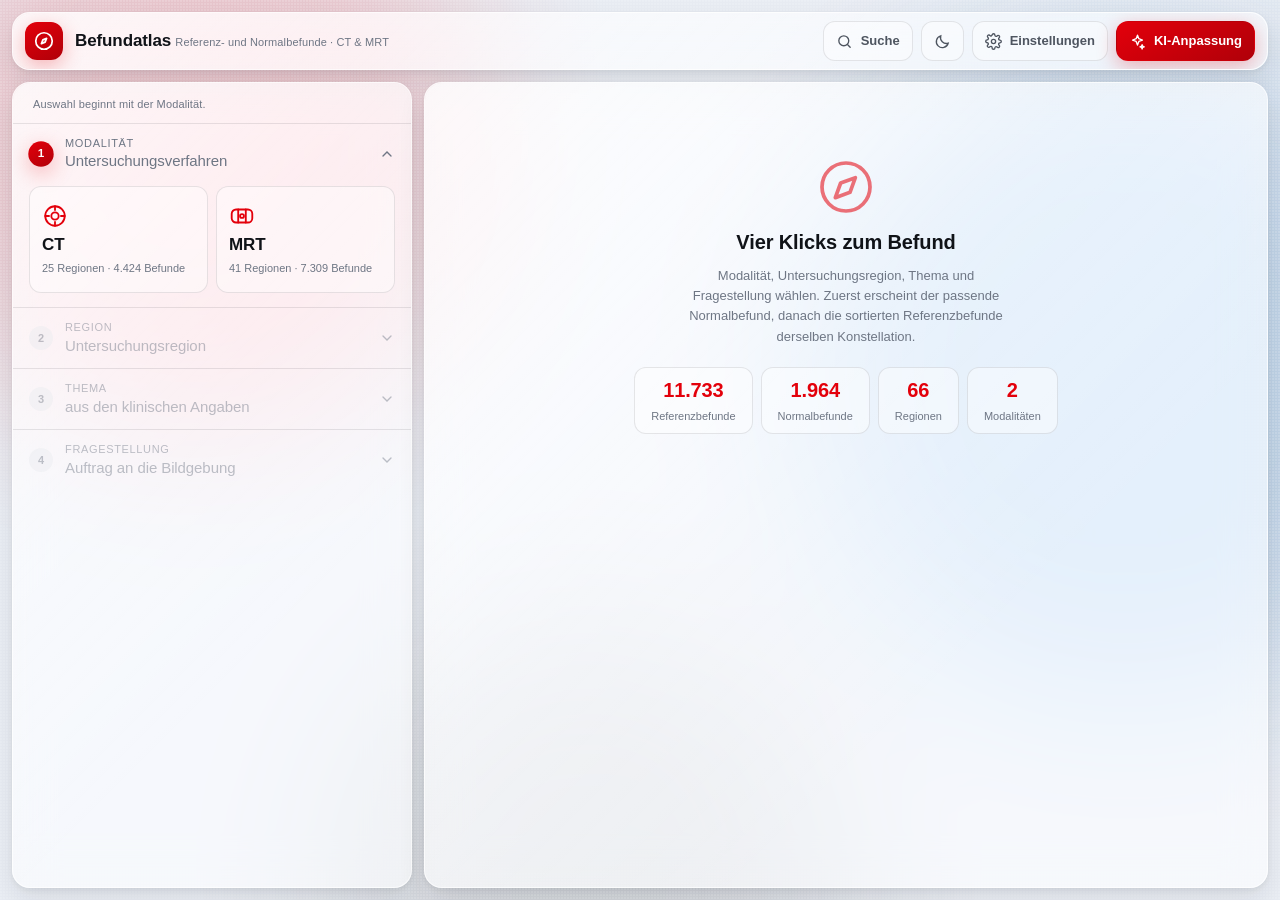
==== app/index.html @ aa49bd5b "Befundatlas: auswahlgeführte Referenz- und Normalbefunde mit KI-Anpassung Aufbereitungspipeline (too" ====
<!DOCTYPE html>
<html lang="de" data-theme="light">
<head>
<meta charset="utf-8">
<meta name="viewport" content="width=device-width, initial-scale=1, viewport-fit=cover">
<meta name="color-scheme" content="light dark">
<title>Befundatlas · Referenz- und Normalbefunde</title>
<meta name="description" content="Strukturierte Referenz- und Normalbefunde für CT und MRT, wählbar über Modalität, Region, Thema und Fragestellung.">
<link rel="icon" href="data:image/svg+xml,%3Csvg xmlns='http://www.w3.org/2000/svg' viewBox='0 0 32 32'%3E%3Crect width='32' height='32' rx='8' fill='%23E3000B'/%3E%3Cpath d='M16 6a10 10 0 1 0 0 20 10 10 0 0 0 0-20zm0 3.4 2.1 4.5 4.5 2.1-4.5 2.1L16 22.6l-2.1-4.5-4.5-2.1 4.5-2.1z' fill='%23fff'/%3E%3C/svg%3E">
<link rel="stylesheet" href="assets/tokens.css">
<link rel="stylesheet" href="assets/styles.css">
</head>
<body>

<div class="aurora" aria-hidden="true"><i></i><i></i><i></i></div>
<div class="grain" aria-hidden="true"></div>

<div class="app">

  <!-- ============================================================ Topbar -->
  <header class="topbar glass">
    <div class="brand">
      <span class="brand-mark" aria-hidden="true">
        <svg viewBox="0 0 24 24" fill="none" stroke="currentColor" stroke-width="1.9" stroke-linecap="round" stroke-linejoin="round">
          <circle cx="12" cy="12" r="9"></circle><path d="m14.8 9.2-1.6 4-4 1.6 1.6-4z"></path>
        </svg>
      </span>
      <span class="brand-text">
        <span class="brand-name">Befundatlas</span>
        <span class="brand-sub">Referenz- und Normalbefunde · CT &amp; MRT</span>
      </span>
    </div>

    <span class="topbar-spacer"></span>

    <button class="icon-btn mobile-tabs" id="btn-mobile" type="button" aria-label="Ansicht wechseln">
      <svg viewBox="0 0 24 24" fill="none" stroke="currentColor" stroke-width="1.9" stroke-linecap="round"><path d="M4 6h16M4 12h16M4 18h16"/></svg>
      <span class="btn-label">Auswahl</span>
    </button>

    <button class="icon-btn" id="btn-search" type="button" title="Volltextsuche (Taste /)">
      <svg viewBox="0 0 24 24" fill="none" stroke="currentColor" stroke-width="1.9" stroke-linecap="round"><circle cx="11" cy="11" r="7"/><path d="m20 20-3.5-3.5"/></svg>
      <span class="btn-label">Suche</span>
    </button>

    <button class="icon-btn" id="btn-theme" type="button" title="Hell/Dunkel umschalten" aria-label="Farbschema umschalten">
      <svg viewBox="0 0 24 24" fill="none" stroke="currentColor" stroke-width="1.9" stroke-linecap="round"><path d="M20 14.5A8.5 8.5 0 0 1 9.5 4a8.5 8.5 0 1 0 10.5 10.5z"/></svg>
    </button>

    <button class="icon-btn" id="btn-settings" type="button" title="KI-Einstellungen">
      <svg viewBox="0 0 24 24" fill="none" stroke="currentColor" stroke-width="1.9" stroke-linecap="round"><circle cx="12" cy="12" r="3"/><path d="M19.4 15a1.7 1.7 0 0 0 .3 1.9l.1.1a2 2 0 1 1-2.8 2.8l-.1-.1a1.7 1.7 0 0 0-1.9-.3 1.7 1.7 0 0 0-1 1.5V21a2 2 0 1 1-4 0v-.1A1.7 1.7 0 0 0 8.9 19a1.7 1.7 0 0 0-1.9.3l-.1.1a2 2 0 1 1-2.8-2.8l.1-.1a1.7 1.7 0 0 0 .3-1.9 1.7 1.7 0 0 0-1.5-1H3a2 2 0 1 1 0-4h.1A1.7 1.7 0 0 0 4.6 8.4a1.7 1.7 0 0 0-.3-1.9l-.1-.1a2 2 0 1 1 2.8-2.8l.1.1a1.7 1.7 0 0 0 1.9.3H9a1.7 1.7 0 0 0 1-1.5V3a2 2 0 1 1 4 0v.1a1.7 1.7 0 0 0 1 1.5 1.7 1.7 0 0 0 1.9-.3l.1-.1a2 2 0 1 1 2.8 2.8l-.1.1a1.7 1.7 0 0 0-.3 1.9V9a1.7 1.7 0 0 0 1.5 1H21a2 2 0 1 1 0 4h-.1a1.7 1.7 0 0 0-1.5 1z"/></svg>
      <span class="btn-label">Einstellungen</span>
    </button>

    <button class="icon-btn primary" id="btn-ai" type="button" title="Befund KI-gestützt anpassen">
      <svg viewBox="0 0 24 24" fill="none" stroke="currentColor" stroke-width="1.9" stroke-linecap="round" stroke-linejoin="round"><path d="M12 3 13.9 8.1 19 10l-5.1 1.9L12 17l-1.9-5.1L5 10l5.1-1.9z"/><path d="M18.5 16.5 19.3 18.7 21.5 19.5 19.3 20.3 18.5 22.5 17.7 20.3 15.5 19.5 17.7 18.7z"/></svg>
      <span class="btn-label">KI-Anpassung</span>
    </button>
  </header>

  <!-- ============================================================== Main -->
  <div class="main" id="main" data-mobile="nav">

    <!-- ------------------------------------------------------ Navigator -->
    <nav class="nav-panel glass" aria-label="Befundauswahl">
      <div class="crumbs" id="crumbs"></div>
      <div class="steps scroll" id="steps"></div>
    </nav>

    <!-- --------------------------------------------------------- Viewer -->
    <section class="viewer glass" aria-label="Befundanzeige">
      <div class="viewer-head" id="viewer-head" hidden>
        <div class="segmented" role="tablist" id="segmented">
          <span class="seg-pill" id="seg-pill"></span>
          <button class="seg" role="tab" id="seg-normal" aria-selected="true" type="button">
            Normalbefund
          </button>
          <button class="seg" role="tab" id="seg-ref" aria-selected="false" type="button">
            Referenzbefunde <span class="badge" id="ref-count">0</span>
          </button>
        </div>
        <div class="viewer-actions">
          <button class="icon-btn" id="btn-list" type="button" hidden>
            <svg viewBox="0 0 24 24" fill="none" stroke="currentColor" stroke-width="1.9" stroke-linecap="round"><path d="M8 6h13M8 12h13M8 18h13M3.5 6h.01M3.5 12h.01M3.5 18h.01"/></svg>
            <span class="btn-label">Liste</span>
          </button>
          <button class="icon-btn" id="btn-copy" type="button" title="Gesamten Befund kopieren">
            <svg viewBox="0 0 24 24" fill="none" stroke="currentColor" stroke-width="1.9" stroke-linecap="round" stroke-linejoin="round"><rect x="9" y="9" width="12" height="12" rx="2"/><path d="M5 15V5a2 2 0 0 1 2-2h10"/></svg>
            <span class="btn-label">Kopieren</span>
          </button>
          <button class="icon-btn" id="btn-print" type="button" title="Drucken / als PDF sichern">
            <svg viewBox="0 0 24 24" fill="none" stroke="currentColor" stroke-width="1.9" stroke-linecap="round" stroke-linejoin="round"><path d="M6 9V3h12v6M6 18H4a2 2 0 0 1-2-2v-4a2 2 0 0 1 2-2h16a2 2 0 0 1 2 2v4a2 2 0 0 1-2 2h-2"/><rect x="6" y="14" width="12" height="7" rx="1"/></svg>
            <span class="btn-label">Drucken</span>
          </button>
        </div>
      </div>

      <div class="viewer-body" id="viewer-body">
        <aside class="reflist" id="reflist" hidden>
          <div class="reflist-head">
            <div class="filter">
              <svg viewBox="0 0 24 24" fill="none" stroke="currentColor" stroke-width="1.9" stroke-linecap="round"><circle cx="11" cy="11" r="7"/><path d="m20 20-3.5-3.5"/></svg>
              <input id="reffilter" type="search" placeholder="In dieser Auswahl filtern …" aria-label="Referenzbefunde filtern">
            </div>
          </div>
          <div class="reflist-items scroll" id="reflist-items"></div>
        </aside>

        <div class="doc-wrap scroll" id="doc-wrap">
          <div class="placeholder" id="placeholder">
            <div class="placeholder-inner">
              <svg viewBox="0 0 24 24" fill="none" stroke="currentColor" stroke-width="1.4" stroke-linecap="round" stroke-linejoin="round">
                <circle cx="12" cy="12" r="9"></circle><path d="m15.5 8.5-2 5.5-5.5 2 2-5.5z"></path>
              </svg>
              <h3>Vier Klicks zum Befund</h3>
              <p>Modalität, Untersuchungsregion, Thema und Fragestellung wählen. Zuerst erscheint der passende Normalbefund, danach die sortierten Referenzbefunde derselben Konstellation.</p>
              <div class="stat-row" id="stats"></div>
            </div>
          </div>
        </div>
      </div>
    </section>

  </div>
</div>

<!-- ===================================================== Seitenpanel: KI -->
<div class="scrim" id="scrim"></div>

<aside class="sheet" id="sheet-ai" role="dialog" aria-modal="true" aria-labelledby="sheet-ai-title" aria-hidden="true">
  <div class="sheet-head">
    <h2 id="sheet-ai-title">KI-Anpassung</h2>
    <button class="icon-btn" data-close type="button" aria-label="Schließen">
      <svg viewBox="0 0 24 24" fill="none" stroke="currentColor" stroke-width="2" stroke-linecap="round"><path d="M6 6l12 12M18 6L6 18"/></svg>
    </button>
  </div>
  <div class="sheet-body">
    <div class="notice info" id="ai-context">Kein Befund ausgewählt.</div>

    <div class="fieldset">
      <label>Vorgefertigte Anpassungen</label>
      <div class="chips" id="ai-presets"></div>
    </div>

    <div class="fieldset">
      <label for="ai-instruction">Anweisung</label>
      <textarea class="textarea" id="ai-instruction" placeholder="z. B. Progrediente Lebermetastasen in Segment 6 und 8 ergänzen, Beurteilung entsprechend anpassen."></textarea>
      <p class="hint">Die Stilvorgaben werden automatisch mitgeschickt. Beschreiben Sie nur die inhaltliche Änderung.</p>
    </div>

    <div class="fieldset">
      <label for="ai-model-quick">Modell</label>
      <select class="select" id="ai-model-quick"></select>
    </div>

    <div class="fieldset">
      <label>Ergebnis</label>
      <div class="ai-out" id="ai-out" aria-live="polite"></div>
      <div class="bar" id="ai-bar" hidden><i></i></div>
    </div>
  </div>
  <div class="sheet-foot">
    <button class="icon-btn primary" id="ai-run" type="button" style="flex:1">
      <svg viewBox="0 0 24 24" fill="none" stroke="currentColor" stroke-width="1.9" stroke-linecap="round" stroke-linejoin="round"><path d="M12 3 13.9 8.1 19 10l-5.1 1.9L12 17l-1.9-5.1L5 10l5.1-1.9z"/></svg>
      <span class="btn-label">Befund anpassen</span>
    </button>
    <button class="icon-btn" id="ai-apply" type="button" disabled>Übernehmen</button>
    <button class="icon-btn" id="ai-stop" type="button" hidden>Stopp</button>
  </div>
</aside>

<!-- ============================================ Seitenpanel: Einstellungen -->
<aside class="sheet" id="sheet-set" role="dialog" aria-modal="true" aria-labelledby="sheet-set-title" aria-hidden="true">
  <div class="sheet-head">
    <h2 id="sheet-set-title">Einstellungen</h2>
    <button class="icon-btn" data-close type="button" aria-label="Schließen">
      <svg viewBox="0 0 24 24" fill="none" stroke="currentColor" stroke-width="2" stroke-linecap="round"><path d="M6 6l12 12M18 6L6 18"/></svg>
    </button>
  </div>
  <div class="sheet-body">
    <div class="fieldset">
      <label for="set-key">OpenRouter API-Key</label>
      <input class="input" id="set-key" type="password" autocomplete="off" spellcheck="false" placeholder="sk-or-v1-…">
      <label class="switch"><input type="checkbox" id="set-remember"> Key im Browser speichern (localStorage)</label>
      <p class="hint">Ohne Speicherung gilt der Key nur für die laufende Sitzung. Der Key verlässt den Browser ausschließlich Richtung <code>openrouter.ai</code>.</p>
      <div class="row">
        <button class="icon-btn" id="set-test" type="button">Key prüfen</button>
        <button class="icon-btn" id="set-clear" type="button">Key löschen</button>
      </div>
      <div id="set-keystatus"></div>
    </div>

    <div class="fieldset">
      <label for="set-model">Modell</label>
      <select class="select" id="set-model"></select>
      <label class="switch"><input type="checkbox" id="set-freeonly" checked> Nur kostenfreie Modelle (<code>:free</code>)</label>
      <div class="row">
        <button class="icon-btn" id="set-reload" type="button">Modelliste aktualisieren</button>
        <span class="hint" id="set-modelinfo"></span>
      </div>
    </div>

    <div class="fieldset">
      <label for="set-temp">Kreativität (temperature)</label>
      <input class="input" id="set-temp" type="range" min="0" max="1" step="0.05" value="0.25">
      <p class="hint">Empfohlen: <b>0,20–0,35</b>. Höhere Werte lösen den Befund vom Referenzstil.</p>
    </div>

    <div class="fieldset">
      <label>Stilkontrolle</label>
      <label class="switch"><input type="checkbox" id="set-guard" checked> Stilprüfung nach der Generierung (harte Verbote, Maßeinheiten, Kommazahlen)</label>
      <label class="switch"><input type="checkbox" id="set-stream" checked> Antwort streamen</label>
    </div>

    <div class="notice warn">
      Die KI-Funktion verändert Textbausteine. Jeder erzeugte Befund ist vor Verwendung fachlich zu prüfen; er ist kein Befund an einem realen Patienten.
    </div>
  </div>
  <div class="sheet-foot">
    <button class="icon-btn primary" data-close type="button" style="flex:1">Fertig</button>
  </div>
</aside>

<!-- ==================================================== Seitenpanel: Suche -->
<aside class="sheet" id="sheet-search" role="dialog" aria-modal="true" aria-labelledby="sheet-search-title" aria-hidden="true">
  <div class="sheet-head">
    <h2 id="sheet-search-title">Volltextsuche</h2>
    <button class="icon-btn" data-close type="button" aria-label="Schließen">
      <svg viewBox="0 0 24 24" fill="none" stroke="currentColor" stroke-width="2" stroke-linecap="round"><path d="M6 6l12 12M18 6L6 18"/></svg>
    </button>
  </div>
  <div class="sheet-body">
    <div class="fieldset">
      <label for="search-q">Suchbegriff</label>
      <input class="input" id="search-q" type="search" placeholder="z. B. Kapselüberschreitung, Meniskusriss, EMVI …" autocomplete="off">
      <p class="hint">Durchsucht Klinik, Fragestellung, Befund und Beurteilung. Ergebnis anklicken, um direkt zur passenden Auswahl zu springen. <kbd>Esc</kbd> schließt.</p>
    </div>
    <div class="search-results" id="search-results"></div>
  </div>
</aside>

<div class="toasts" id="toasts" aria-live="polite"></div>

<script src="data/index.js"></script>
<script src="assets/app.js"></script>
<script src="assets/ai.js"></script>
</body>
</html>
---- app/assets/tokens.css ----
/* ==========================================================================
   Designtokens - Corporate-Basis Klinikum St. Georg, Medium "Aero Glass".
   Marken- und Skalenwerte sind gebunden, keine ad-hoc-Werte im Stylesheet.
   ========================================================================== */
:root {
  /* --- Marke (verbindlich) ------------------------------------------- */
  --ksg-red: #E3000B;
  --ksg-red-deep: #B00009;
  --ksg-gray: #555553;
  --ksg-secondary-text: #595959;
  --ksg-rule: #BFBFBF;

  /* --- Neutrale Rampe (kuehl harmonisiert) ---------------------------- */
  --n-0:  #FFFFFF;
  --n-25: #FAFAFB;
  --n-50: #F4F5F7;
  --n-100:#E9EBEF;
  --n-200:#D8DBE2;
  --n-300:#BFC4CE;
  --n-400:#98A0AE;
  --n-500:#6E7684;
  --n-600:#4E5560;
  --n-700:#383D46;
  --n-800:#252930;
  --n-900:#15181D;
  --n-950:#0C0E12;

  /* --- Funktionale Status (App-Medium) -------------------------------- */
  --st-ok:      #0F7B4F;
  --st-ok-bg:   rgba(15,123,79,.12);
  --st-info:    #1F6FB2;
  --st-info-bg: rgba(31,111,178,.12);
  --st-warn:    #A66300;
  --st-warn-bg: rgba(166,99,0,.12);
  --st-crit:    var(--ksg-red);
  --st-crit-bg: rgba(227,0,11,.10);

  /* --- Typo-Leiter App (11 13 15 17 20 24 30 px) ---------------------- */
  --fs-xxs: 11px; --fs-xs: 13px; --fs-sm: 15px; --fs-md: 17px;
  --fs-lg: 20px;  --fs-xl: 24px; --fs-xxl: 30px;
  /* Web-Leiter fuer Dokumentflaechen (14 17 21 26 33 42 px) */
  --fs-doc: 17px; --fs-doc-lead: 21px; --fs-display: 33px; --fs-display-lg: 42px;

  --lh-tight: 1.16; --lh-snug: 1.28; --lh-list: 1.34;
  --lh-body: 1.42;  --lh-read: 1.55;

  --tracking-display: -.012em;
  --tracking-title:   -.006em;
  --tracking-small:    .012em;
  --tracking-caps:     .06em;

  --font-ui: Arial, "Helvetica Neue", Helvetica, "Segoe UI", system-ui, sans-serif;
  --font-doc: Arial, "Helvetica Neue", Helvetica, system-ui, sans-serif;
  --font-mono: "SFMono-Regular", "Cascadia Mono", Consolas, "Liberation Mono", monospace;

  /* --- Abstandsleiter (2 4 6 8 12 16 20 24 32 48) --------------------- */
  --s-2:2px; --s-4:4px; --s-6:6px; --s-8:8px; --s-12:12px;
  --s-16:16px; --s-20:20px; --s-24:24px; --s-32:32px; --s-48:48px;

  /* --- Satzbreite ----------------------------------------------------- */
  --measure-doc: 68ch;

  /* --- Radien / Linien ------------------------------------------------ */
  --r-sm: 8px; --r-md: 12px; --r-lg: 18px; --r-xl: 26px; --r-pill: 999px;
  --rule-hair: 1px;

  /* --- Aero-Glass ----------------------------------------------------- */
  --glass-bg:      rgba(255,255,255,.62);
  --glass-bg-soft: rgba(255,255,255,.44);
  --glass-bg-deep: rgba(255,255,255,.80);
  --glass-brd:     rgba(255,255,255,.72);
  --glass-brd-soft:rgba(21,24,29,.08);
  --glass-blur: 22px;
  --glass-sat: 165%;
  --sheen: linear-gradient(135deg, rgba(255,255,255,.85) 0%, rgba(255,255,255,.20) 42%, rgba(255,255,255,0) 68%);

  /* --- Elevation ------------------------------------------------------ */
  --el-1: 0 1px 2px rgba(21,24,29,.06), 0 2px 8px rgba(21,24,29,.05);
  --el-2: 0 2px 6px rgba(21,24,29,.07), 0 12px 28px rgba(21,24,29,.09);
  --el-3: 0 6px 18px rgba(21,24,29,.10), 0 28px 60px rgba(21,24,29,.14);
  --el-red: 0 6px 20px rgba(227,0,11,.28);

  /* --- Flaechen ------------------------------------------------------- */
  --bg-base: #E8ECF3;
  --bg-tint-a: rgba(227,0,11,.20);
  --bg-tint-b: rgba(31,111,178,.24);
  --bg-tint-c: rgba(85,85,83,.18);
  --surface: var(--n-0);
  --surface-2: var(--n-50);
  --text: #101318;
  --text-2: #4E5560;
  --text-3: #6E7684;
  --rule: rgba(21,24,29,.10);
  --rule-strong: rgba(21,24,29,.18);

  --ease-out: cubic-bezier(.22,.85,.3,1);
  --ease-in-out: cubic-bezier(.65,.05,.36,1);
  --dur-1: 140ms; --dur-2: 240ms; --dur-3: 420ms; --dur-4: 720ms;
}

/* --- Dunkles Medium: nur Tokens werden neu belegt ---------------------- */
:root[data-theme="dark"] {
  --bg-base: #0C0E12;
  --bg-tint-a: rgba(227,0,11,.22);
  --bg-tint-b: rgba(31,111,178,.24);
  --bg-tint-c: rgba(120,130,150,.16);
  --surface: #171B21;
  --surface-2: #1E232B;
  --text: #EDEFF3;
  --text-2: #B6BDC8;
  --text-3: #8C94A2;
  --rule: rgba(255,255,255,.10);
  --rule-strong: rgba(255,255,255,.20);
  --glass-bg:      rgba(30,35,43,.62);
  --glass-bg-soft: rgba(30,35,43,.42);
  --glass-bg-deep: rgba(23,27,33,.86);
  --glass-brd:     rgba(255,255,255,.14);
  --glass-brd-soft:rgba(255,255,255,.08);
  --sheen: linear-gradient(135deg, rgba(255,255,255,.16) 0%, rgba(255,255,255,.04) 42%, rgba(255,255,255,0) 68%);
  --el-1: 0 1px 2px rgba(0,0,0,.40), 0 2px 8px rgba(0,0,0,.32);
  --el-2: 0 2px 6px rgba(0,0,0,.44), 0 12px 28px rgba(0,0,0,.42);
  --el-3: 0 6px 18px rgba(0,0,0,.48), 0 28px 60px rgba(0,0,0,.56);
  --st-ok: #43C48A; --st-ok-bg: rgba(67,196,138,.16);
  --st-info: #64B0EE; --st-info-bg: rgba(100,176,238,.16);
  --st-warn: #E0A140; --st-warn-bg: rgba(224,161,64,.16);
  --ksg-red: #FF4048; --ksg-red-deep: #E3000B;
  --st-crit: #FF4048; --st-crit-bg: rgba(255,64,72,.16);
  color-scheme: dark;
}
---- app/assets/styles.css ----
/* ==========================================================================
   Befundatlas - Oberflaeche (Aero-Glass auf Corporate-Basis)
   ========================================================================== */
*, *::before, *::after { box-sizing: border-box; }
[hidden] { display: none !important; }
html, body { height: 100%; }
body {
  margin: 0;
  font-family: var(--font-ui);
  font-size: var(--fs-sm);
  line-height: var(--lh-body);
  color: var(--text);
  background: var(--bg-base);
  font-variant-numeric: tabular-nums lining-nums;
  -webkit-font-smoothing: antialiased;
  overflow: hidden;
}
h1,h2,h3,h4 { margin: 0; font-weight: 700; letter-spacing: var(--tracking-title); line-height: var(--lh-tight); }
p { margin: 0; }
button, input, select, textarea { font: inherit; color: inherit; }
:where(a) { color: var(--ksg-red); }

/* Fokus: sichtbar, 2 px + 2 px Offset */
:where(button,a,input,select,textarea,[tabindex]):focus-visible {
  outline: 2px solid var(--ksg-red);
  outline-offset: 2px;
  border-radius: var(--r-sm);
}

/* Auto-Hide-Scrollbalken, projektweit transparent */
.scroll { overflow: auto; scrollbar-width: thin; scrollbar-color: transparent transparent; }
.scroll:hover, .scroll:focus-within { scrollbar-color: var(--n-300) transparent; }
.scroll::-webkit-scrollbar { width: 10px; height: 10px; }
.scroll::-webkit-scrollbar-thumb { background: transparent; border-radius: var(--r-pill); border: 3px solid transparent; background-clip: content-box; }
.scroll:hover::-webkit-scrollbar-thumb { background: var(--n-300); background-clip: content-box; }
:root[data-theme="dark"] .scroll:hover::-webkit-scrollbar-thumb { background: var(--n-600); background-clip: content-box; }

/* ---------------------------------------------------- Aurora-Hintergrund */
.aurora { position: fixed; inset: 0; z-index: 0; overflow: hidden; pointer-events: none; }
.aurora i {
  position: absolute; display: block; border-radius: 50%;
  filter: blur(80px); opacity: .85;
  animation: drift 34s var(--ease-in-out) infinite alternate;
}
.aurora i:nth-child(1){ width: 46vw; height: 46vw; left: -8vw; top: -12vw; background: var(--bg-tint-a); animation-duration: 30s; }
.aurora i:nth-child(2){ width: 52vw; height: 52vw; right: -14vw; top: 4vh;  background: var(--bg-tint-b); animation-duration: 41s; animation-delay: -8s; }
.aurora i:nth-child(3){ width: 40vw; height: 40vw; left: 26vw; bottom: -18vw; background: var(--bg-tint-c); animation-duration: 37s; animation-delay: -16s; }
@keyframes drift {
  0%   { transform: translate3d(0,0,0) scale(1); }
  50%  { transform: translate3d(4vw,3vh,0) scale(1.14); }
  100% { transform: translate3d(-3vw,5vh,0) scale(.94); }
}
.grain { position: fixed; inset: 0; z-index: 0; pointer-events: none; opacity: .30; mix-blend-mode: overlay;
  background-image: radial-gradient(circle at 1px 1px, rgba(255,255,255,.55) 1px, transparent 0);
  background-size: 3px 3px; }

/* ------------------------------------------------------------- Glasflaeche */
.glass {
  position: relative;
  background: var(--glass-bg);
  border: var(--rule-hair) solid var(--glass-brd);
  border-radius: var(--r-lg);
  box-shadow: var(--el-2);
  backdrop-filter: blur(var(--glass-blur)) saturate(var(--glass-sat));
  -webkit-backdrop-filter: blur(var(--glass-blur)) saturate(var(--glass-sat));
}
.glass::before {
  content: ""; position: absolute; inset: 0; border-radius: inherit;
  background: var(--sheen); opacity: .7; pointer-events: none;
}
.glass > * { position: relative; }

/* =============================================================== Grundraster */
.app {
  position: relative; z-index: 1;
  height: 100vh; height: 100dvh;
  display: grid;
  grid-template-rows: auto 1fr;
  gap: var(--s-12);
  padding: var(--s-12);
  padding-block: var(--s-12);
}

/* ------------------------------------------------------------------ Topbar */
.topbar {
  display: flex; align-items: center; gap: var(--s-8);
  min-width: 0; overflow: hidden;
  padding: var(--s-8) var(--s-12);
  border-radius: var(--r-lg);
  min-height: 56px;
}
.brand { display: flex; align-items: center; gap: var(--s-12); min-width: 0; }
.brand-mark {
  width: 38px; height: 38px; flex: none; border-radius: var(--r-md);
  display: grid; place-items: center;
  background: linear-gradient(150deg, var(--ksg-red), var(--ksg-red-deep));
  box-shadow: var(--el-red);
  color: #fff;
}
.brand-mark svg { width: 22px; height: 22px; display: block; }
.brand-text { min-width: 0; }
.brand-name { font-size: var(--fs-md); font-weight: 700; letter-spacing: var(--tracking-title); white-space: nowrap; overflow: hidden; text-overflow: ellipsis; }
.brand-sub { font-size: var(--fs-xxs); color: var(--text-3); letter-spacing: var(--tracking-small); white-space: nowrap; }

.topbar-spacer { flex: 1 1 auto; }

.icon-btn {
  height: 40px; min-width: 40px; padding: 0 var(--s-12);
  display: inline-flex; align-items: center; gap: var(--s-8); justify-content: center;
  border-radius: var(--r-md); border: var(--rule-hair) solid var(--rule);
  background: var(--glass-bg-soft); color: var(--text-2);
  font-size: var(--fs-xs); font-weight: 700; cursor: pointer;
  transition: transform var(--dur-1) var(--ease-out), background var(--dur-1), color var(--dur-1), border-color var(--dur-1), box-shadow var(--dur-1);
}
.icon-btn:hover { background: var(--glass-bg-deep); color: var(--text); transform: translateY(-1px); box-shadow: var(--el-1); }
.icon-btn:active { transform: translateY(0) scale(.98); }
.icon-btn svg { width: 17px; height: 17px; flex: none; }
.icon-btn.primary { background: linear-gradient(150deg, var(--ksg-red), var(--ksg-red-deep)); color: #fff; border-color: transparent; box-shadow: var(--el-red); }
.icon-btn.primary:hover { color: #fff; filter: brightness(1.06); }
.icon-btn[aria-pressed="true"] { border-color: var(--ksg-red); color: var(--ksg-red); }
.btn-label { white-space: nowrap; }

/* ------------------------------------------------------------------ Layout */
.app > * { min-width: 0; }
.main {
  display: grid;
  min-width: 0;
  grid-template-columns: minmax(320px, 400px) 1fr;
  gap: var(--s-12);
  min-height: 0;
}

/* ================================================================ Navigator */
.nav-panel { display: flex; flex-direction: column; min-height: 0; min-width: 0; border-radius: var(--r-lg); overflow: hidden; }

.crumbs {
  display: flex; flex-wrap: wrap; gap: var(--s-4);
  padding: var(--s-12) var(--s-16) var(--s-8);
  border-bottom: var(--rule-hair) solid var(--rule);
}
.crumb {
  display: inline-flex; align-items: center; gap: var(--s-6);
  height: 26px; padding: 0 var(--s-8) 0 var(--s-6);
  border-radius: var(--r-pill); border: var(--rule-hair) solid var(--rule);
  background: var(--surface); color: var(--text-2);
  font-size: var(--fs-xxs); font-weight: 700; cursor: pointer; max-width: 100%;
  transition: all var(--dur-1) var(--ease-out);
}
.crumb b { display: block; overflow: hidden; text-overflow: ellipsis; white-space: nowrap; max-width: 15ch; }
.crumb i { font-style: normal; color: var(--ksg-red); font-size: var(--fs-xxs); }
.crumb:hover { border-color: var(--ksg-red); color: var(--text); }
.crumb.done { background: var(--st-ok-bg); border-color: transparent; color: var(--st-ok); }
.crumb.done i { color: inherit; }

.steps { display: flex; flex-direction: column; min-height: 0; flex: 1; }
.step { border-bottom: var(--rule-hair) solid var(--rule); display: flex; flex-direction: column; min-height: 0; }
.step:last-child { border-bottom: 0; }
.step-head {
  display: flex; align-items: center; gap: var(--s-12);
  width: 100%; padding: var(--s-12) var(--s-16);
  background: none; border: 0; cursor: pointer; text-align: left;
  transition: background var(--dur-1);
}
.step-head:hover { background: var(--glass-bg-soft); }
.step-num {
  width: 24px; height: 24px; flex: none; border-radius: var(--r-pill);
  display: grid; place-items: center;
  font-size: var(--fs-xxs); font-weight: 700;
  background: var(--n-100); color: var(--text-3);
  transition: all var(--dur-2) var(--ease-out);
}
:root[data-theme="dark"] .step-num { background: var(--n-800); }
.step.is-open .step-num { background: linear-gradient(150deg, var(--ksg-red), var(--ksg-red-deep)); color: #fff; box-shadow: var(--el-red); transform: scale(1.06); }
.step.is-done .step-num { background: var(--st-ok-bg); color: var(--st-ok); }
.step-titles { flex: 1; min-width: 0; display: block; }
.step-label { display: block; font-size: var(--fs-xxs); text-transform: uppercase; letter-spacing: var(--tracking-caps); color: var(--text-3); line-height: var(--lh-list); }
.step-value { display: block; font-size: var(--fs-sm); font-weight: 700; letter-spacing: var(--tracking-title); overflow: hidden; text-overflow: ellipsis; white-space: nowrap; }
.step-value.muted { color: var(--text-3); font-weight: 400; }
.step-chevron { width: 16px; height: 16px; color: var(--text-3); transition: transform var(--dur-2) var(--ease-out); }
.step.is-open .step-chevron { transform: rotate(180deg); }
.step[aria-disabled="true"] .step-head { opacity: .45; cursor: not-allowed; }

.step-body { display: none; padding: 0 var(--s-12) var(--s-12); min-height: 0; }
.step.is-open .step-body { display: flex; flex-direction: column; min-height: 0; }
.step.is-open.grow { flex: 1; }

.filter {
  display: flex; align-items: center; gap: var(--s-8);
  height: 36px; margin: 0 var(--s-4) var(--s-8);
  padding: 0 var(--s-12); border-radius: var(--r-md);
  border: var(--rule-hair) solid var(--rule); background: var(--surface);
}
.filter svg { width: 15px; height: 15px; color: var(--text-3); flex: none; }
.filter input { flex: 1; border: 0; background: none; outline: none; font-size: var(--fs-xs); min-width: 0; }

.opts { display: flex; flex-direction: column; gap: var(--s-4); overflow: auto; padding: var(--s-2) var(--s-4); }
.opt {
  display: flex; align-items: center; gap: var(--s-12);
  min-height: 44px; padding: var(--s-6) var(--s-12);
  border-radius: var(--r-md); border: var(--rule-hair) solid transparent;
  background: var(--glass-bg-soft); cursor: pointer; text-align: left; width: 100%;
  transition: transform var(--dur-1) var(--ease-out), background var(--dur-1), border-color var(--dur-1), box-shadow var(--dur-1);
  animation: rise var(--dur-3) var(--ease-out) both;
}
@keyframes rise { from { opacity: 0; transform: translateY(6px); } to { opacity: 1; transform: none; } }
.opt:hover { background: var(--surface); border-color: var(--rule-strong); transform: translateX(2px); box-shadow: var(--el-1); }
.opt[aria-selected="true"] { background: var(--surface); border-color: var(--ksg-red); box-shadow: inset 3px 0 0 var(--ksg-red), var(--el-1); }
.opt-key {
  width: 22px; height: 22px; flex: none; border-radius: var(--r-sm);
  display: grid; place-items: center; font-size: var(--fs-xxs); font-weight: 700;
  background: var(--n-100); color: var(--text-3);
}
:root[data-theme="dark"] .opt-key { background: var(--n-800); }
.opt-main { flex: 1; min-width: 0; }
.opt-title { font-size: var(--fs-xs); font-weight: 700; letter-spacing: var(--tracking-title); }
.opt-note { font-size: var(--fs-xxs); color: var(--text-3); letter-spacing: var(--tracking-small); }
.opt-count {
  flex: none; font-size: var(--fs-xxs); font-weight: 700; color: var(--text-3);
  background: var(--n-100); border-radius: var(--r-pill); padding: var(--s-2) var(--s-8);
}
:root[data-theme="dark"] .opt-count { background: var(--n-800); }
.opt[aria-selected="true"] .opt-count { background: var(--st-crit-bg); color: var(--ksg-red); }

.mod-grid { display: grid; grid-template-columns: repeat(2, minmax(0, 1fr)); gap: var(--s-8); padding: var(--s-2) var(--s-4); }
.mod-card {
  display: flex; flex-direction: column; gap: var(--s-4);
  padding: var(--s-16) var(--s-12); border-radius: var(--r-md);
  border: var(--rule-hair) solid var(--rule); background: var(--glass-bg-soft);
  cursor: pointer; text-align: left; min-height: 92px; min-width: 0;
  transition: transform var(--dur-2) var(--ease-out), box-shadow var(--dur-2), border-color var(--dur-1), background var(--dur-1);
}
.mod-card:hover { transform: translateY(-3px); box-shadow: var(--el-2); background: var(--surface); }
.mod-card[aria-selected="true"] { border-color: var(--ksg-red); background: var(--surface); box-shadow: var(--el-2); }
.mod-card svg { width: 26px; height: 26px; color: var(--ksg-red); }
.mod-name { font-size: var(--fs-md); font-weight: 700; letter-spacing: var(--tracking-title); }
.mod-note { font-size: var(--fs-xxs); color: var(--text-3); overflow-wrap: anywhere; }

.group-label {
  font-size: var(--fs-xxs); text-transform: uppercase; letter-spacing: var(--tracking-caps);
  color: var(--text-3); padding: var(--s-8) var(--s-12) var(--s-4); position: sticky; top: 0;
  background: linear-gradient(var(--glass-bg-deep), transparent); backdrop-filter: blur(6px); z-index: 1;
}
.empty-hint { padding: var(--s-16); font-size: var(--fs-xs); color: var(--text-3); text-align: center; }

/* ================================================================== Viewer */
.viewer { display: flex; flex-direction: column; min-height: 0; min-width: 0; border-radius: var(--r-lg); overflow: hidden; }

.viewer-head {
  display: flex; align-items: center; gap: var(--s-12); flex-wrap: wrap;
  padding: var(--s-12) var(--s-16); border-bottom: var(--rule-hair) solid var(--rule);
}
.segmented { display: inline-flex; padding: var(--s-4); gap: var(--s-2); border-radius: var(--r-pill); background: var(--n-100); position: relative; }
:root[data-theme="dark"] .segmented { background: var(--n-800); }
.seg {
  position: relative; z-index: 1; border: 0; background: none; cursor: pointer;
  height: 34px; padding: 0 var(--s-16); border-radius: var(--r-pill);
  font-size: var(--fs-xs); font-weight: 700; color: var(--text-3);
  transition: color var(--dur-2) var(--ease-out);
  display: inline-flex; align-items: center; gap: var(--s-6);
}
.seg[aria-selected="true"] { color: var(--n-0); }
:root[data-theme="dark"] .seg[aria-selected="true"] { color: #fff; }
.seg-pill {
  position: absolute; top: var(--s-4); bottom: var(--s-4); left: 0; z-index: 0;
  border-radius: var(--r-pill);
  background: linear-gradient(150deg, var(--ksg-red), var(--ksg-red-deep));
  box-shadow: var(--el-red);
  transition: transform var(--dur-3) var(--ease-out), width var(--dur-3) var(--ease-out);
}
.seg .badge { font-size: var(--fs-xxs); padding: 0 var(--s-6); border-radius: var(--r-pill); background: rgba(255,255,255,.22); }
.seg[aria-selected="false"] .badge { background: var(--n-200); color: var(--text-3); }
:root[data-theme="dark"] .seg[aria-selected="false"] .badge { background: var(--n-700); }

.viewer-actions { margin-left: auto; display: flex; gap: var(--s-8); flex-wrap: wrap; }

.viewer-body { flex: 1; min-height: 0; min-width: 0; display: grid; grid-template-columns: minmax(0, 1fr); }
.viewer-body.with-list { grid-template-columns: minmax(0, 300px) minmax(0, 1fr); }
.viewer-body > * { min-width: 0; }

.reflist { border-right: var(--rule-hair) solid var(--rule); display: flex; flex-direction: column; min-height: 0; min-width: 0; overflow: hidden; }
.reflist-head { padding: var(--s-12) var(--s-12) var(--s-8); }
.reflist-items { overflow: auto; padding: 0 var(--s-8) var(--s-12); display: flex; flex-direction: column; gap: var(--s-4); }
.refitem {
  text-align: left; width: 100%; cursor: pointer;
  border: var(--rule-hair) solid transparent; border-radius: var(--r-md);
  background: var(--glass-bg-soft); padding: var(--s-8) var(--s-12);
  display: flex; gap: var(--s-8); align-items: flex-start;
  transition: all var(--dur-1) var(--ease-out);
  animation: rise var(--dur-3) var(--ease-out) both;
}
.refitem:hover { background: var(--surface); border-color: var(--rule-strong); }
.refitem[aria-selected="true"] { background: var(--surface); border-color: var(--ksg-red); box-shadow: inset 3px 0 0 var(--ksg-red); }
.refitem .no { font-size: var(--fs-xxs); font-weight: 700; color: var(--text-3); min-width: 3ch; flex: none; }
.refitem .tx { min-width: 0; flex: 1; display: block; overflow: hidden; }
.refitem .t1 { display: block; font-size: var(--fs-xs); font-weight: 700; overflow: hidden; text-overflow: ellipsis; white-space: nowrap; }
.refitem .t2 { display: block; font-size: var(--fs-xxs); color: var(--text-3); overflow: hidden; text-overflow: ellipsis; white-space: nowrap; }
.refitem.is-normal { background: var(--st-ok-bg); }
.refitem.is-normal .t1 { color: var(--st-ok); }

/* ------------------------------------------------------------ Befunddokument */
.doc-wrap { overflow: auto; padding: var(--s-24) var(--s-24) var(--s-48); }
.doc {
  max-width: 860px; margin: 0 auto;
  background: var(--surface); border-radius: var(--r-lg);
  border: var(--rule-hair) solid var(--rule);
  box-shadow: var(--el-2);
  padding: var(--s-32);
  animation: docIn var(--dur-3) var(--ease-out) both;
}
@keyframes docIn { from { opacity: 0; transform: translateY(10px) scale(.995); } to { opacity: 1; transform: none; } }
.doc-top { display: flex; align-items: flex-start; gap: var(--s-16); padding-bottom: var(--s-16); border-bottom: 2px solid var(--ksg-red); margin-bottom: var(--s-20); }
.doc-title { flex: 1; min-width: 0; }
.doc-title h2 { font-size: var(--fs-xl); letter-spacing: var(--tracking-title); }
.doc-kicker { font-size: var(--fs-xxs); text-transform: uppercase; letter-spacing: var(--tracking-caps); color: var(--ksg-red); font-weight: 700; margin-bottom: var(--s-4); }
.doc-badges { display: flex; gap: var(--s-6); flex-wrap: wrap; }
.tag {
  font-size: var(--fs-xxs); font-weight: 700; letter-spacing: var(--tracking-small);
  padding: var(--s-2) var(--s-8); border-radius: var(--r-pill);
  background: var(--n-100); color: var(--text-3);
}
:root[data-theme="dark"] .tag { background: var(--n-800); }
.tag.ok { background: var(--st-ok-bg); color: var(--st-ok); }
.tag.info { background: var(--st-info-bg); color: var(--st-info); }
.tag.ai { background: var(--st-warn-bg); color: var(--st-warn); }

.field { display: grid; grid-template-columns: 132px 1fr; gap: var(--s-12); margin-bottom: var(--s-12); align-items: start; }
.field > dt { font-size: var(--fs-xs); font-weight: 700; color: var(--ksg-gray); letter-spacing: var(--tracking-small); padding-top: 1px; }
:root[data-theme="dark"] .field > dt { color: var(--text-2); }
.field > dd { margin: 0; font-family: var(--font-doc); font-size: var(--fs-doc); line-height: var(--lh-read); max-width: var(--measure-doc); hyphens: auto; hyphenate-limit-chars: 8 4 3; }
.field.block { grid-template-columns: 1fr; gap: var(--s-6); margin-top: var(--s-20); }
.field.block > dt {
  font-size: var(--fs-xxs); text-transform: uppercase; letter-spacing: var(--tracking-caps);
  padding-bottom: var(--s-4); border-bottom: var(--rule-hair) solid var(--rule);
  display: flex; align-items: center; gap: var(--s-8);
}
.field.block > dt .copy-mini {
  margin-left: auto; border: 0; background: none; cursor: pointer; color: var(--text-3);
  font-size: var(--fs-xxs); font-weight: 700; letter-spacing: var(--tracking-small);
  padding: var(--s-2) var(--s-6); border-radius: var(--r-sm); text-transform: none;
  opacity: 0; transition: opacity var(--dur-1), color var(--dur-1), background var(--dur-1);
}
.field.block:hover > dt .copy-mini, .copy-mini:focus-visible { opacity: 1; }
.copy-mini:hover { color: var(--ksg-red); background: var(--st-crit-bg); }
.field.beurteilung > dd { font-weight: 700; }
.field.beurteilung { padding: var(--s-16); border-radius: var(--r-md); background: var(--st-crit-bg); border-left: 3px solid var(--ksg-red); }
.field.beurteilung > dt { border-bottom: 0; padding-bottom: 0; color: var(--ksg-red); }
mark.hit { background: rgba(227,0,11,.22); color: inherit; border-radius: 3px; padding: 0 2px; }
.ph { background: var(--st-warn-bg); color: var(--st-warn); border-radius: 4px; padding: 0 4px; font-weight: 700; }

.doc-foot { margin-top: var(--s-24); padding-top: var(--s-12); border-top: var(--rule-hair) solid var(--rule);
  font-size: var(--fs-xxs); color: var(--text-3); display: flex; gap: var(--s-12); flex-wrap: wrap; }

/* --------------------------------------------------------------- Leerzustand */
.placeholder { display: grid; place-items: center; padding: var(--s-48); text-align: center; }
.placeholder-inner { max-width: 64ch; display: flex; flex-direction: column; gap: var(--s-12); align-items: center; }
.placeholder-inner h3, .placeholder-inner p { max-width: 46ch; }
.placeholder svg { width: 64px; height: 64px; color: var(--ksg-red); opacity: .55; animation: pulse 3.4s var(--ease-in-out) infinite; }
@keyframes pulse { 0%,100% { transform: scale(1); opacity: .5; } 50% { transform: scale(1.06); opacity: .8; } }
.placeholder h3 { font-size: var(--fs-lg); }
.placeholder p { font-size: var(--fs-xs); color: var(--text-3); line-height: var(--lh-read); }
.stat-row { display: flex; gap: var(--s-8); flex-wrap: wrap; justify-content: center; margin-top: var(--s-8); }
.stat { padding: var(--s-8) var(--s-16); border-radius: var(--r-md); background: var(--glass-bg-soft); border: var(--rule-hair) solid var(--rule); }
.stat b { display: block; font-size: var(--fs-lg); letter-spacing: var(--tracking-title); color: var(--ksg-red); }
.stat span { font-size: var(--fs-xxs); color: var(--text-3); }

/* ============================================================= Seitenpanel */
.scrim { position: fixed; inset: 0; z-index: 40; background: rgba(12,14,18,.42); backdrop-filter: blur(3px);
  opacity: 0; pointer-events: none; transition: opacity var(--dur-2); }
.scrim.open { opacity: 1; pointer-events: auto; }
.sheet {
  position: fixed; z-index: 50; top: var(--s-12); right: var(--s-12); bottom: var(--s-12);
  width: min(480px, calc(100vw - 24px));
  display: flex; flex-direction: column;
  border-radius: var(--r-xl); background: var(--glass-bg-deep);
  border: var(--rule-hair) solid var(--glass-brd);
  box-shadow: var(--el-3);
  backdrop-filter: blur(30px) saturate(var(--glass-sat));
  -webkit-backdrop-filter: blur(30px) saturate(var(--glass-sat));
  transform: translateX(calc(100% + 24px)); opacity: 0; pointer-events: none;
  transition: transform var(--dur-3) var(--ease-out), opacity var(--dur-2);
}
.sheet.open { transform: none; opacity: 1; pointer-events: auto; }
.sheet-head { display: flex; align-items: center; gap: var(--s-12); padding: var(--s-16) var(--s-20); border-bottom: var(--rule-hair) solid var(--rule); }
.sheet-head h2 { font-size: var(--fs-md); flex: 1; }
.sheet-body { flex: 1; min-height: 0; overflow: auto; padding: var(--s-20); display: flex; flex-direction: column; gap: var(--s-20); }
.sheet-foot { padding: var(--s-12) var(--s-20); border-top: var(--rule-hair) solid var(--rule); display: flex; gap: var(--s-8); }

.fieldset { display: flex; flex-direction: column; gap: var(--s-8); }
.fieldset > label { font-size: var(--fs-xxs); text-transform: uppercase; letter-spacing: var(--tracking-caps); color: var(--text-3); font-weight: 700; }
.input, .select, .textarea {
  width: 100%; border-radius: var(--r-md); border: var(--rule-hair) solid var(--rule);
  background: var(--surface); padding: var(--s-8) var(--s-12); font-size: var(--fs-xs);
  min-height: 40px; outline: none; transition: border-color var(--dur-1), box-shadow var(--dur-1);
}
.input:focus, .select:focus, .textarea:focus { border-color: var(--ksg-red); box-shadow: 0 0 0 3px var(--st-crit-bg); }
.textarea { min-height: 96px; resize: vertical; line-height: var(--lh-read); }
.hint { font-size: var(--fs-xxs); color: var(--text-3); line-height: var(--lh-list); }
.row { display: flex; gap: var(--s-8); align-items: center; flex-wrap: wrap; }
.switch { display: inline-flex; align-items: center; gap: var(--s-8); font-size: var(--fs-xs); cursor: pointer; min-height: 32px; }
.switch input { width: 16px; height: 16px; accent-color: var(--ksg-red); }

.chips { display: flex; gap: var(--s-6); flex-wrap: wrap; }
.chip {
  border: var(--rule-hair) solid var(--rule); background: var(--surface);
  border-radius: var(--r-pill); padding: var(--s-6) var(--s-12);
  font-size: var(--fs-xxs); font-weight: 700; cursor: pointer; min-height: 32px;
  transition: all var(--dur-1) var(--ease-out);
}
.chip:hover { border-color: var(--ksg-red); color: var(--ksg-red); transform: translateY(-1px); }
.chip[aria-pressed="true"] { background: var(--st-crit-bg); border-color: var(--ksg-red); color: var(--ksg-red); }

.notice { border-radius: var(--r-md); padding: var(--s-12); font-size: var(--fs-xxs); line-height: var(--lh-list); border-left: 3px solid; }
.notice.info { background: var(--st-info-bg); border-color: var(--st-info); color: var(--st-info); }
.notice.warn { background: var(--st-warn-bg); border-color: var(--st-warn); color: var(--st-warn); }
.notice.crit { background: var(--st-crit-bg); border-color: var(--ksg-red); color: var(--ksg-red); }
.notice.ok   { background: var(--st-ok-bg); border-color: var(--st-ok); color: var(--st-ok); }

/* ---------------------------------------------------------------- KI-Panel */
.ai-out {
  border-radius: var(--r-md); border: var(--rule-hair) solid var(--rule);
  background: var(--surface); padding: var(--s-16);
  font-family: var(--font-doc); font-size: var(--fs-xs); line-height: var(--lh-read);
  white-space: pre-wrap; min-height: 120px; max-height: 40vh; overflow: auto;
}
.ai-out:empty::before { content: "Noch keine Ausgabe."; color: var(--text-3); }
.caret { display: inline-block; width: 2px; height: 1em; background: var(--ksg-red); vertical-align: -.15em; animation: blink 1s steps(2) infinite; }
@keyframes blink { 50% { opacity: 0; } }

.spinner { width: 15px; height: 15px; border-radius: 50%; border: 2px solid currentColor; border-top-color: transparent; animation: spin .7s linear infinite; flex: none; }
@keyframes spin { to { transform: rotate(360deg); } }

.bar { height: 3px; border-radius: var(--r-pill); background: var(--n-200); overflow: hidden; }
:root[data-theme="dark"] .bar { background: var(--n-800); }
.bar i { display: block; height: 100%; width: 30%; border-radius: inherit; background: linear-gradient(90deg, var(--ksg-red), var(--ksg-red-deep)); animation: slide 1.1s var(--ease-in-out) infinite; }
@keyframes slide { 0% { transform: translateX(-100%); } 100% { transform: translateX(400%); } }

/* ------------------------------------------------------------------ Toast */
.toasts { position: fixed; z-index: 60; bottom: var(--s-16); left: 50%; transform: translateX(-50%); display: flex; flex-direction: column; gap: var(--s-8); align-items: center; pointer-events: none; }
.toast {
  display: flex; align-items: center; gap: var(--s-8);
  padding: var(--s-8) var(--s-16); border-radius: var(--r-pill);
  background: var(--glass-bg-deep); border: var(--rule-hair) solid var(--glass-brd);
  box-shadow: var(--el-3); backdrop-filter: blur(20px);
  font-size: var(--fs-xs); font-weight: 700;
  animation: toastIn var(--dur-3) var(--ease-out) both;
}
.toast svg { width: 15px; height: 15px; color: var(--st-ok); }
.toast.err svg { color: var(--ksg-red); }
@keyframes toastIn { from { opacity: 0; transform: translateY(12px) scale(.96); } to { opacity: 1; transform: none; } }
.toast.out { animation: toastOut var(--dur-2) var(--ease-in-out) both; }
@keyframes toastOut { to { opacity: 0; transform: translateY(8px) scale(.98); } }

/* ------------------------------------------------------------------ Suche */
.search-results { display: flex; flex-direction: column; gap: var(--s-8); }
.sr {
  text-align: left; width: 100%; cursor: pointer; padding: var(--s-12);
  border-radius: var(--r-md); border: var(--rule-hair) solid var(--rule); background: var(--surface);
  transition: all var(--dur-1) var(--ease-out);
}
.sr:hover { border-color: var(--ksg-red); transform: translateX(2px); }
.sr .p { font-size: var(--fs-xxs); color: var(--ksg-red); font-weight: 700; letter-spacing: var(--tracking-small); }
.sr .s { font-size: var(--fs-xs); color: var(--text-2); line-height: var(--lh-list); margin-top: var(--s-4); }

kbd {
  font-family: var(--font-ui); font-size: var(--fs-xxs); font-weight: 700;
  padding: 1px var(--s-6); border-radius: var(--r-sm);
  border: var(--rule-hair) solid var(--rule); background: var(--surface-2); color: var(--text-3);
}

/* ============================================================== Responsive */
.mobile-tabs { display: none; }
@media (max-width: 1080px) {
  .main { grid-template-columns: 1fr; }
  .nav-panel, .viewer { min-height: 0; }
  .main[data-mobile="nav"] .viewer { display: none; }
  .main[data-mobile="doc"] .nav-panel { display: none; }
  .mobile-tabs { display: inline-flex; }
  .viewer-body.with-list { grid-template-columns: 1fr; }
  .reflist { display: none; }
  .viewer-body.with-list.show-list .reflist { display: flex; border-right: 0; border-bottom: var(--rule-hair) solid var(--rule); }
  .viewer-body.with-list.show-list .doc-wrap { display: none; }
}
@media (max-width: 720px) {
  .app { padding: var(--s-8); gap: var(--s-8); }
  .doc { padding: var(--s-20) var(--s-16); }
  .field { grid-template-columns: 1fr; gap: var(--s-4); }
  .brand-sub { display: none; }
  .btn-label { display: none; }
  .icon-btn { padding: 0; }
  .icon-btn.primary { padding: 0 var(--s-12); }
  .icon-btn.primary .btn-label { display: inline; }
  .doc-wrap { padding: var(--s-12) var(--s-8) var(--s-32); }
  .crumb b { max-width: 11ch; }
  .viewer-head { padding: var(--s-8) var(--s-12); gap: var(--s-8); }
  .seg { padding: 0 var(--s-12); }
}
@media (max-width: 560px) {
  .icon-btn.primary { padding: 0; min-width: 44px; }
  .icon-btn.primary .btn-label { display: none; }
  .brand-name { font-size: var(--fs-sm); }
  .mod-grid { grid-template-columns: minmax(0, 1fr); }
  .viewer-actions { width: 100%; }
}

@media print {
  body { overflow: visible; background: #fff; }
  .aurora, .grain, .topbar, .nav-panel, .viewer-head, .reflist, .sheet, .scrim, .toasts { display: none !important; }
  .app { height: auto; padding: 0; }
  .viewer, .doc { box-shadow: none; border: 0; background: #fff; }
  .doc-wrap { overflow: visible; padding: 0; }
  .field.beurteilung { background: none; }
}

@media (prefers-reduced-motion: reduce) {
  *, *::before, *::after { animation-duration: .001ms !important; animation-iteration-count: 1 !important; transition-duration: .001ms !important; }
}
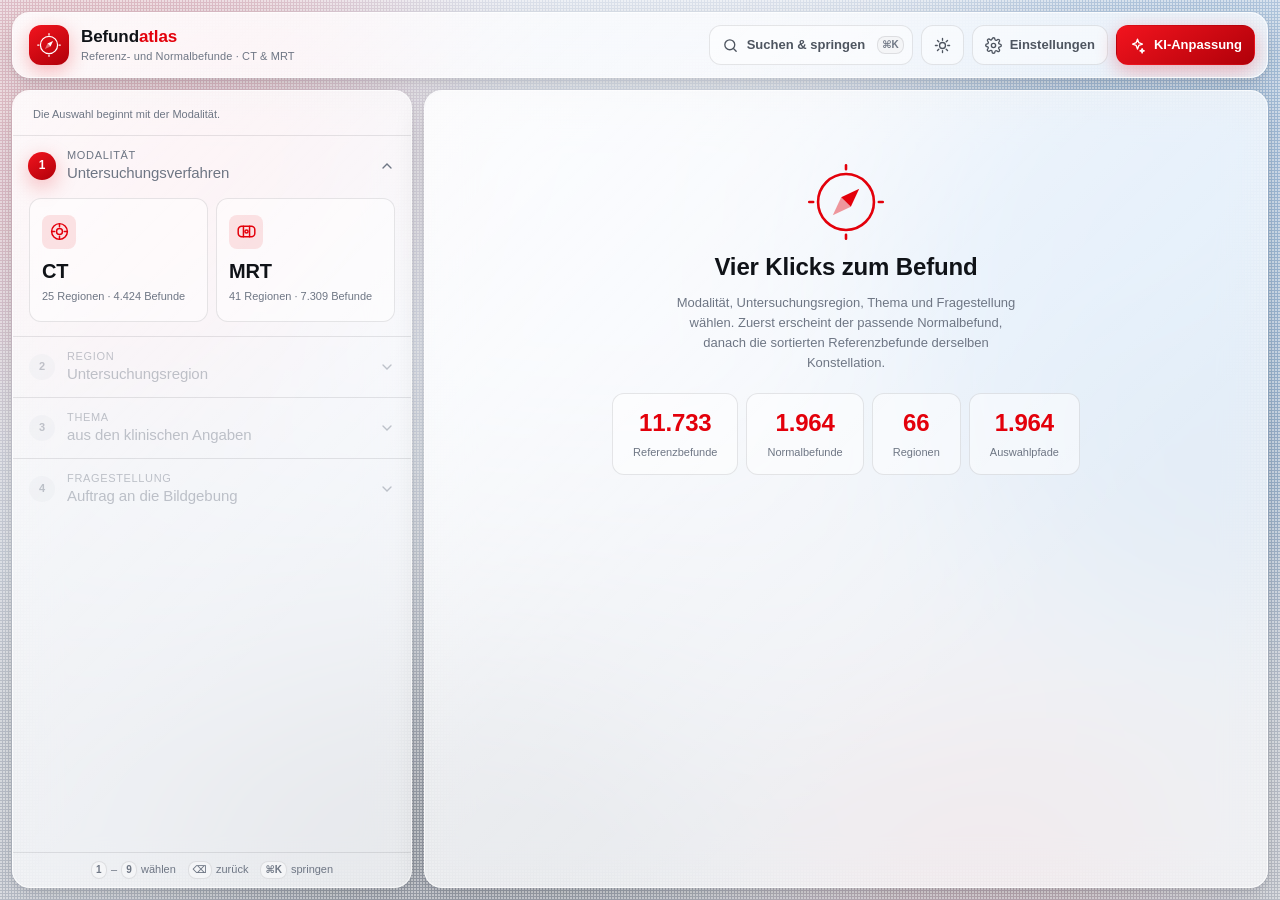
==== commit 86e56cc0: "Befundatlas: Korpus-gestützte KI-Anpassung, Marke, Befehlspalette, WebApp Stiltreue der KI-Ausgabe (" ====
--- a/app/index.html
+++ b/app/index.html
@@ -5,31 +5,50 @@
 <meta name="viewport" content="width=device-width, initial-scale=1, viewport-fit=cover">
 <meta name="color-scheme" content="light dark">
 <title>Befundatlas · Referenz- und Normalbefunde</title>
-<meta name="description" content="Strukturierte Referenz- und Normalbefunde für CT und MRT, wählbar über Modalität, Region, Thema und Fragestellung.">
-<link rel="icon" href="data:image/svg+xml,%3Csvg xmlns='http://www.w3.org/2000/svg' viewBox='0 0 32 32'%3E%3Crect width='32' height='32' rx='8' fill='%23E3000B'/%3E%3Cpath d='M16 6a10 10 0 1 0 0 20 10 10 0 0 0 0-20zm0 3.4 2.1 4.5 4.5 2.1-4.5 2.1L16 22.6l-2.1-4.5-4.5-2.1 4.5-2.1z' fill='%23fff'/%3E%3C/svg%3E">
+<meta name="description" content="Auswahlgeführte radiologische Referenz- und Normalbefunde für CT und MRT mit KI-gestützter Anpassung.">
+
+<link rel="manifest" href="manifest.webmanifest">
+<meta name="theme-color" content="#E3000B">
+<meta name="application-name" content="Befundatlas">
+<meta name="apple-mobile-web-app-capable" content="yes">
+<meta name="apple-mobile-web-app-title" content="Befundatlas">
+<meta name="apple-mobile-web-app-status-bar-style" content="black-translucent">
+<meta name="mobile-web-app-capable" content="yes">
+<link rel="icon" href="assets/brand/favicon.svg" type="image/svg+xml">
+<link rel="icon" href="assets/brand/favicon-32.png" sizes="32x32" type="image/png">
+<link rel="apple-touch-icon" href="assets/brand/apple-touch-icon.png">
+<link rel="mask-icon" href="assets/brand/favicon.svg" color="#E3000B">
+
 <link rel="stylesheet" href="assets/tokens.css">
 <link rel="stylesheet" href="assets/styles.css">
 </head>
 <body>
 
-<div class="aurora" aria-hidden="true"><i></i><i></i><i></i></div>
+<div class="aurora" aria-hidden="true"><i></i><i></i><i></i><i></i></div>
 <div class="grain" aria-hidden="true"></div>
 
 <div class="app">
 
   <!-- ============================================================ Topbar -->
-  <header class="topbar glass">
-    <div class="brand">
+  <header class="topbar glass" id="topbar">
+    <a class="brand" href="#" id="brand" title="Zur Startansicht">
       <span class="brand-mark" aria-hidden="true">
-        <svg viewBox="0 0 24 24" fill="none" stroke="currentColor" stroke-width="1.9" stroke-linecap="round" stroke-linejoin="round">
-          <circle cx="12" cy="12" r="9"></circle><path d="m14.8 9.2-1.6 4-4 1.6 1.6-4z"></path>
+        <svg viewBox="0 0 48 48">
+          <g fill="none" stroke="currentColor" stroke-width="2.5" stroke-linecap="round">
+            <circle cx="24" cy="24" r="17.2"/>
+            <path d="M24 3.8V1.4M24 44.2v2.4M3.8 24H1.4M44.2 24h2.4"/>
+          </g>
+          <g fill="currentColor">
+            <path d="M32.13 15.87 26.97 26.97 21.03 21.03Z"/>
+            <path d="M15.87 32.13 26.97 26.97 21.03 21.03Z" opacity=".40"/>
+          </g>
         </svg>
       </span>
       <span class="brand-text">
-        <span class="brand-name">Befundatlas</span>
+        <span class="brand-name"><b>Befund</b><em>atlas</em></span>
         <span class="brand-sub">Referenz- und Normalbefunde · CT &amp; MRT</span>
       </span>
-    </div>
+    </a>
 
     <span class="topbar-spacer"></span>
 
@@ -38,13 +57,15 @@
       <span class="btn-label">Auswahl</span>
     </button>
 
-    <button class="icon-btn" id="btn-search" type="button" title="Volltextsuche (Taste /)">
+    <button class="icon-btn ghost-key" id="btn-palette" type="button" title="Befehle und Sprungziele (Strg + K)">
       <svg viewBox="0 0 24 24" fill="none" stroke="currentColor" stroke-width="1.9" stroke-linecap="round"><circle cx="11" cy="11" r="7"/><path d="m20 20-3.5-3.5"/></svg>
-      <span class="btn-label">Suche</span>
-    </button>
-
-    <button class="icon-btn" id="btn-theme" type="button" title="Hell/Dunkel umschalten" aria-label="Farbschema umschalten">
-      <svg viewBox="0 0 24 24" fill="none" stroke="currentColor" stroke-width="1.9" stroke-linecap="round"><path d="M20 14.5A8.5 8.5 0 0 1 9.5 4a8.5 8.5 0 1 0 10.5 10.5z"/></svg>
+      <span class="btn-label">Suchen &amp; springen</span>
+      <kbd>⌘K</kbd>
+    </button>
+
+    <button class="icon-btn" id="btn-theme" type="button" title="Hell und dunkel umschalten" aria-label="Farbschema umschalten">
+      <svg class="ico-sun" viewBox="0 0 24 24" fill="none" stroke="currentColor" stroke-width="1.9" stroke-linecap="round"><circle cx="12" cy="12" r="4.2"/><path d="M12 2v2.6M12 19.4V22M2 12h2.6M19.4 12H22M4.9 4.9l1.9 1.9M17.2 17.2l1.9 1.9M19.1 4.9l-1.9 1.9M6.8 17.2l-1.9 1.9"/></svg>
+      <svg class="ico-moon" viewBox="0 0 24 24" fill="none" stroke="currentColor" stroke-width="1.9" stroke-linecap="round"><path d="M20 14.5A8.5 8.5 0 0 1 9.5 4a8.5 8.5 0 1 0 10.5 10.5z"/></svg>
     </button>
 
     <button class="icon-btn" id="btn-settings" type="button" title="KI-Einstellungen">
@@ -65,6 +86,11 @@
     <nav class="nav-panel glass" aria-label="Befundauswahl">
       <div class="crumbs" id="crumbs"></div>
       <div class="steps scroll" id="steps"></div>
+      <div class="nav-foot">
+        <span><kbd>1</kbd>–<kbd>9</kbd> wählen</span>
+        <span><kbd>⌫</kbd> zurück</span>
+        <span><kbd>⌘K</kbd> springen</span>
+      </div>
     </nav>
 
     <!-- --------------------------------------------------------- Viewer -->
@@ -73,22 +99,25 @@
         <div class="segmented" role="tablist" id="segmented">
           <span class="seg-pill" id="seg-pill"></span>
           <button class="seg" role="tab" id="seg-normal" aria-selected="true" type="button">
+            <svg viewBox="0 0 24 24" fill="none" stroke="currentColor" stroke-width="2.1" stroke-linecap="round" stroke-linejoin="round"><path d="M20 6 9 17l-5-5"/></svg>
             Normalbefund
           </button>
           <button class="seg" role="tab" id="seg-ref" aria-selected="false" type="button">
+            <svg viewBox="0 0 24 24" fill="none" stroke="currentColor" stroke-width="1.9" stroke-linecap="round"><path d="M8 6h13M8 12h13M8 18h13M3.5 6h.01M3.5 12h.01M3.5 18h.01"/></svg>
             Referenzbefunde <span class="badge" id="ref-count">0</span>
           </button>
         </div>
         <div class="viewer-actions">
-          <button class="icon-btn" id="btn-list" type="button" hidden>
-            <svg viewBox="0 0 24 24" fill="none" stroke="currentColor" stroke-width="1.9" stroke-linecap="round"><path d="M8 6h13M8 12h13M8 18h13M3.5 6h.01M3.5 12h.01M3.5 18h.01"/></svg>
+          <button class="icon-btn" id="btn-list" type="button" hidden aria-pressed="false" title="Liste ein- und ausblenden">
+            <svg viewBox="0 0 24 24" fill="none" stroke="currentColor" stroke-width="1.9" stroke-linecap="round"><path d="M4 5h16M4 12h16M4 19h16"/></svg>
             <span class="btn-label">Liste</span>
           </button>
           <button class="icon-btn" id="btn-copy" type="button" title="Gesamten Befund kopieren">
-            <svg viewBox="0 0 24 24" fill="none" stroke="currentColor" stroke-width="1.9" stroke-linecap="round" stroke-linejoin="round"><rect x="9" y="9" width="12" height="12" rx="2"/><path d="M5 15V5a2 2 0 0 1 2-2h10"/></svg>
+            <svg class="ico-copy" viewBox="0 0 24 24" fill="none" stroke="currentColor" stroke-width="1.9" stroke-linecap="round" stroke-linejoin="round"><rect x="9" y="9" width="12" height="12" rx="2"/><path d="M5 15V5a2 2 0 0 1 2-2h10"/></svg>
+            <svg class="ico-check" viewBox="0 0 24 24" fill="none" stroke="currentColor" stroke-width="2.4" stroke-linecap="round" stroke-linejoin="round"><path d="M20 6 9 17l-5-5"/></svg>
             <span class="btn-label">Kopieren</span>
           </button>
-          <button class="icon-btn" id="btn-print" type="button" title="Drucken / als PDF sichern">
+          <button class="icon-btn" id="btn-print" type="button" title="Drucken oder als PDF sichern">
             <svg viewBox="0 0 24 24" fill="none" stroke="currentColor" stroke-width="1.9" stroke-linecap="round" stroke-linejoin="round"><path d="M6 9V3h12v6M6 18H4a2 2 0 0 1-2-2v-4a2 2 0 0 1 2-2h16a2 2 0 0 1 2 2v4a2 2 0 0 1-2 2h-2"/><rect x="6" y="14" width="12" height="7" rx="1"/></svg>
             <span class="btn-label">Drucken</span>
           </button>
@@ -109,9 +138,18 @@
         <div class="doc-wrap scroll" id="doc-wrap">
           <div class="placeholder" id="placeholder">
             <div class="placeholder-inner">
-              <svg viewBox="0 0 24 24" fill="none" stroke="currentColor" stroke-width="1.4" stroke-linecap="round" stroke-linejoin="round">
-                <circle cx="12" cy="12" r="9"></circle><path d="m15.5 8.5-2 5.5-5.5 2 2-5.5z"></path>
-              </svg>
+              <span class="hero-mark" aria-hidden="true">
+                <svg viewBox="0 0 48 48">
+                  <g fill="none" stroke="currentColor" stroke-width="1.6" stroke-linecap="round">
+                    <circle cx="24" cy="24" r="17.2"/>
+                    <path d="M24 3.8V1.4M24 44.2v2.4M3.8 24H1.4M44.2 24h2.4"/>
+                  </g>
+                  <g fill="currentColor" class="needle">
+                    <path d="M32.13 15.87 26.97 26.97 21.03 21.03Z"/>
+                    <path d="M15.87 32.13 26.97 26.97 21.03 21.03Z" opacity=".40"/>
+                  </g>
+                </svg>
+              </span>
               <h3>Vier Klicks zum Befund</h3>
               <p>Modalität, Untersuchungsregion, Thema und Fragestellung wählen. Zuerst erscheint der passende Normalbefund, danach die sortierten Referenzbefunde derselben Konstellation.</p>
               <div class="stat-row" id="stats"></div>
@@ -127,62 +165,108 @@
 <!-- ===================================================== Seitenpanel: KI -->
 <div class="scrim" id="scrim"></div>
 
-<aside class="sheet" id="sheet-ai" role="dialog" aria-modal="true" aria-labelledby="sheet-ai-title" aria-hidden="true">
+<aside class="sheet wide" id="sheet-ai" role="dialog" aria-modal="true" aria-labelledby="sheet-ai-title" aria-hidden="true">
   <div class="sheet-head">
+    <span class="sheet-icon" aria-hidden="true">
+      <svg viewBox="0 0 24 24" fill="none" stroke="currentColor" stroke-width="1.9" stroke-linecap="round" stroke-linejoin="round"><path d="M12 3 13.9 8.1 19 10l-5.1 1.9L12 17l-1.9-5.1L5 10l5.1-1.9z"/></svg>
+    </span>
     <h2 id="sheet-ai-title">KI-Anpassung</h2>
     <button class="icon-btn" data-close type="button" aria-label="Schließen">
       <svg viewBox="0 0 24 24" fill="none" stroke="currentColor" stroke-width="2" stroke-linecap="round"><path d="M6 6l12 12M18 6L6 18"/></svg>
     </button>
   </div>
+
   <div class="sheet-body">
-    <div class="notice info" id="ai-context">Kein Befund ausgewählt.</div>
-
-    <div class="fieldset">
-      <label>Vorgefertigte Anpassungen</label>
-      <div class="chips" id="ai-presets"></div>
+    <div class="ai-ctx" id="ai-context">Kein Befund ausgewählt.</div>
+
+    <div class="fieldset">
+      <label>Vorgefertigte Anweisungen</label>
+      <div class="chips presets" id="ai-presets"></div>
     </div>
 
     <div class="fieldset">
       <label for="ai-instruction">Anweisung</label>
-      <textarea class="textarea" id="ai-instruction" placeholder="z. B. Progrediente Lebermetastasen in Segment 6 und 8 ergänzen, Beurteilung entsprechend anpassen."></textarea>
-      <p class="hint">Die Stilvorgaben werden automatisch mitgeschickt. Beschreiben Sie nur die inhaltliche Änderung.</p>
-    </div>
-
-    <div class="fieldset">
-      <label for="ai-model-quick">Modell</label>
-      <select class="select" id="ai-model-quick"></select>
+      <textarea class="textarea" id="ai-instruction" rows="4" placeholder="z. B. Progrediente Lebermetastasen in Segment 6 und 8 ergänzen, Beurteilung entsprechend anpassen."></textarea>
+      <p class="hint">Stilregeln, Stilprofil, Ordnungsvorgabe und echte Referenzbefunde derselben Auswahl werden automatisch mitgeschickt. Beschreiben Sie nur die inhaltliche Änderung. <kbd>⌘</kbd><kbd>↵</kbd> startet.</p>
+    </div>
+
+    <div class="ai-meta">
+      <button class="ai-modelbtn" id="ai-settings-link" type="button" title="Modell in den Einstellungen wechseln">
+        <span class="ai-modelbtn-l">Modell</span>
+        <span class="ai-modelbtn-n" id="ai-model-label">–</span>
+        <span class="ai-modelbtn-m" id="ai-model-meta"></span>
+      </button>
+      <div class="ai-refbox">
+        <span class="ai-modelbtn-l">Referenzlage</span>
+        <span id="ai-refinfo">–</span>
+      </div>
+    </div>
+
+    <!-- ---------------------------------------------- Fortschrittsanzeige -->
+    <div class="ai-monitor" id="ai-monitor" hidden>
+      <div class="ai-ring">
+        <svg viewBox="0 0 60 60" aria-hidden="true">
+          <circle class="ring-bg" cx="30" cy="30" r="26"></circle>
+          <circle class="ring-fill" id="ai-ring-fill" cx="30" cy="30" r="26"></circle>
+        </svg>
+        <span class="ai-ring-pct" id="ai-ring-pct">0%</span>
+      </div>
+      <div class="ai-monitor-main">
+        <div class="ai-monitor-top">
+          <b id="ai-ring-label">bereit</b>
+          <span class="ai-nums">
+            <span id="ai-elapsed">0,0 s</span>
+            <span id="ai-rate"></span>
+            <span id="ai-tokens"></span>
+          </span>
+        </div>
+        <div class="stages" id="ai-stages"></div>
+      </div>
     </div>
 
     <div class="fieldset">
       <label>Ergebnis</label>
       <div class="ai-out" id="ai-out" aria-live="polite"></div>
-      <div class="bar" id="ai-bar" hidden><i></i></div>
-    </div>
-  </div>
+    </div>
+  </div>
+
   <div class="sheet-foot">
-    <button class="icon-btn primary" id="ai-run" type="button" style="flex:1">
+    <button class="icon-btn primary grow" id="ai-run" type="button" disabled>
       <svg viewBox="0 0 24 24" fill="none" stroke="currentColor" stroke-width="1.9" stroke-linecap="round" stroke-linejoin="round"><path d="M12 3 13.9 8.1 19 10l-5.1 1.9L12 17l-1.9-5.1L5 10l5.1-1.9z"/></svg>
       <span class="btn-label">Befund anpassen</span>
     </button>
-    <button class="icon-btn" id="ai-apply" type="button" disabled>Übernehmen</button>
-    <button class="icon-btn" id="ai-stop" type="button" hidden>Stopp</button>
+    <button class="icon-btn" id="ai-stop" type="button" hidden>
+      <svg viewBox="0 0 24 24" fill="none" stroke="currentColor" stroke-width="2" stroke-linecap="round"><rect x="7" y="7" width="10" height="10" rx="2"/></svg>
+      <span class="btn-label">Stopp</span>
+    </button>
+    <button class="icon-btn" id="ai-copy" type="button" title="Ergebnis kopieren">
+      <svg viewBox="0 0 24 24" fill="none" stroke="currentColor" stroke-width="1.9" stroke-linecap="round" stroke-linejoin="round"><rect x="9" y="9" width="12" height="12" rx="2"/><path d="M5 15V5a2 2 0 0 1 2-2h10"/></svg>
+    </button>
+    <button class="icon-btn ok" id="ai-apply" type="button" disabled>
+      <svg viewBox="0 0 24 24" fill="none" stroke="currentColor" stroke-width="2.2" stroke-linecap="round" stroke-linejoin="round"><path d="M20 6 9 17l-5-5"/></svg>
+      <span class="btn-label">Übernehmen</span>
+    </button>
   </div>
 </aside>
 
 <!-- ============================================ Seitenpanel: Einstellungen -->
-<aside class="sheet" id="sheet-set" role="dialog" aria-modal="true" aria-labelledby="sheet-set-title" aria-hidden="true">
+<aside class="sheet wide" id="sheet-set" role="dialog" aria-modal="true" aria-labelledby="sheet-set-title" aria-hidden="true">
   <div class="sheet-head">
+    <span class="sheet-icon" aria-hidden="true">
+      <svg viewBox="0 0 24 24" fill="none" stroke="currentColor" stroke-width="1.9" stroke-linecap="round"><circle cx="12" cy="12" r="3"/><path d="M12 2v3M12 19v3M2 12h3M19 12h3M4.9 4.9 7 7M17 17l2.1 2.1M19.1 4.9 17 7M7 17l-2.1 2.1"/></svg>
+    </span>
     <h2 id="sheet-set-title">Einstellungen</h2>
     <button class="icon-btn" data-close type="button" aria-label="Schließen">
       <svg viewBox="0 0 24 24" fill="none" stroke="currentColor" stroke-width="2" stroke-linecap="round"><path d="M6 6l12 12M18 6L6 18"/></svg>
     </button>
   </div>
   <div class="sheet-body">
+
     <div class="fieldset">
       <label for="set-key">OpenRouter API-Key</label>
       <input class="input" id="set-key" type="password" autocomplete="off" spellcheck="false" placeholder="sk-or-v1-…">
-      <label class="switch"><input type="checkbox" id="set-remember"> Key im Browser speichern (localStorage)</label>
-      <p class="hint">Ohne Speicherung gilt der Key nur für die laufende Sitzung. Der Key verlässt den Browser ausschließlich Richtung <code>openrouter.ai</code>.</p>
+      <label class="switch"><input type="checkbox" id="set-remember"> <span>Key im Browser speichern</span></label>
+      <p class="hint">Ohne Speicherung gilt der Key nur für die laufende Sitzung. Er verlässt den Browser ausschließlich Richtung <code>openrouter.ai</code>.</p>
       <div class="row">
         <button class="icon-btn" id="set-test" type="button">Key prüfen</button>
         <button class="icon-btn" id="set-clear" type="button">Key löschen</button>
@@ -191,25 +275,40 @@
     </div>
 
     <div class="fieldset">
-      <label for="set-model">Modell</label>
-      <select class="select" id="set-model"></select>
-      <label class="switch"><input type="checkbox" id="set-freeonly" checked> Nur kostenfreie Modelle (<code>:free</code>)</label>
-      <div class="row">
-        <button class="icon-btn" id="set-reload" type="button">Modelliste aktualisieren</button>
-        <span class="hint" id="set-modelinfo"></span>
-      </div>
-    </div>
-
-    <div class="fieldset">
-      <label for="set-temp">Kreativität (temperature)</label>
-      <input class="input" id="set-temp" type="range" min="0" max="1" step="0.05" value="0.25">
-      <p class="hint">Empfohlen: <b>0,20–0,35</b>. Höhere Werte lösen den Befund vom Referenzstil.</p>
-    </div>
-
-    <div class="fieldset">
-      <label>Stilkontrolle</label>
-      <label class="switch"><input type="checkbox" id="set-guard" checked> Stilprüfung nach der Generierung (harte Verbote, Maßeinheiten, Kommazahlen)</label>
-      <label class="switch"><input type="checkbox" id="set-stream" checked> Antwort streamen</label>
+      <label>Modell</label>
+      <div class="row tight">
+        <div class="filter grow">
+          <svg viewBox="0 0 24 24" fill="none" stroke="currentColor" stroke-width="1.9" stroke-linecap="round"><circle cx="11" cy="11" r="7"/><path d="m20 20-3.5-3.5"/></svg>
+          <input id="model-search" type="search" placeholder="Modell suchen …" aria-label="Modell suchen">
+        </div>
+        <button class="icon-btn" id="set-reload" type="button" title="Modellliste neu laden">
+          <svg viewBox="0 0 24 24" fill="none" stroke="currentColor" stroke-width="1.9" stroke-linecap="round" stroke-linejoin="round"><path d="M21 12a9 9 0 1 1-2.6-6.4"/><path d="M21 4v5h-5"/></svg>
+        </button>
+      </div>
+      <label class="switch"><input type="checkbox" id="set-freeonly" checked> <span>Nur kostenfreie Modelle</span></label>
+      <p class="hint" id="set-modelinfo"></p>
+      <div class="model-list scroll" id="model-list"></div>
+      <p class="hint">Angezeigt sind Kontextfenster, maximale Ausgabelänge, Preis je einer Million Token, Eingabearten und Reasoning-Verhalten. Modelle, die mit <b>denkt vor</b> gekennzeichnet sind, schreiben ihren Denkschritt häufig in die Antwort und halten das Feldformat schlechter ein; sie stehen deshalb am Ende der Liste.</p>
+    </div>
+
+    <div class="fieldset">
+      <label for="set-nref">Referenzbefunde im Auftrag <b class="val" id="nref-val">5</b></label>
+      <input class="range" id="set-nref" type="range" min="0" max="8" step="1" value="5">
+      <p class="hint">Echte Befunde derselben Auswahl, die dem Modell als Stilvorbild mitgegeben werden. Mehr Vorbilder binden den Stil enger, verlängern aber die Anfrage.</p>
+    </div>
+
+    <div class="fieldset">
+      <label for="set-temp">Kreativität <b class="val" id="temp-val">0,25</b></label>
+      <input class="range" id="set-temp" type="range" min="0" max="1" step="0.05" value="0.25">
+      <p class="hint">Empfohlen 0,20 bis 0,35. Höhere Werte lösen den Befund vom Referenzstil.</p>
+    </div>
+
+    <div class="fieldset">
+      <label>Ablauf</label>
+      <label class="switch"><input type="checkbox" id="set-refine" checked> <span>Stilangleich in zweitem Durchgang</span></label>
+      <p class="hint">Ein zweiter Aufruf überarbeitet ausschließlich die Form: Satzlänge, Reihenfolge, Verdichtung, verbotene Wendungen. Der Inhalt bleibt festgeschrieben.</p>
+      <label class="switch"><input type="checkbox" id="set-guard" checked> <span>Stilprüfung nach der Generierung</span></label>
+      <label class="switch"><input type="checkbox" id="set-stream" checked> <span>Antwort streamen</span></label>
     </div>
 
     <div class="notice warn">
@@ -217,32 +316,33 @@
     </div>
   </div>
   <div class="sheet-foot">
-    <button class="icon-btn primary" data-close type="button" style="flex:1">Fertig</button>
+    <button class="icon-btn primary grow" data-close type="button">Fertig</button>
   </div>
 </aside>
 
-<!-- ==================================================== Seitenpanel: Suche -->
-<aside class="sheet" id="sheet-search" role="dialog" aria-modal="true" aria-labelledby="sheet-search-title" aria-hidden="true">
-  <div class="sheet-head">
-    <h2 id="sheet-search-title">Volltextsuche</h2>
-    <button class="icon-btn" data-close type="button" aria-label="Schließen">
-      <svg viewBox="0 0 24 24" fill="none" stroke="currentColor" stroke-width="2" stroke-linecap="round"><path d="M6 6l12 12M18 6L6 18"/></svg>
-    </button>
-  </div>
-  <div class="sheet-body">
-    <div class="fieldset">
-      <label for="search-q">Suchbegriff</label>
-      <input class="input" id="search-q" type="search" placeholder="z. B. Kapselüberschreitung, Meniskusriss, EMVI …" autocomplete="off">
-      <p class="hint">Durchsucht Klinik, Fragestellung, Befund und Beurteilung. Ergebnis anklicken, um direkt zur passenden Auswahl zu springen. <kbd>Esc</kbd> schließt.</p>
-    </div>
-    <div class="search-results" id="search-results"></div>
-  </div>
-</aside>
+<!-- ================================================= Befehls- und Suchpalette -->
+<div class="palette-wrap" id="palette" aria-hidden="true">
+  <div class="palette glass" role="dialog" aria-modal="true" aria-label="Suchen und springen">
+    <div class="palette-in">
+      <svg viewBox="0 0 24 24" fill="none" stroke="currentColor" stroke-width="1.9" stroke-linecap="round"><circle cx="11" cy="11" r="7"/><path d="m20 20-3.5-3.5"/></svg>
+      <input id="palette-q" type="text" autocomplete="off" spellcheck="false"
+             placeholder="Region, Thema, Befehl oder Volltext …" aria-label="Suchen und springen">
+      <kbd>Esc</kbd>
+    </div>
+    <div class="palette-out scroll" id="palette-out"></div>
+    <div class="palette-foot">
+      <span><kbd>↑</kbd><kbd>↓</kbd> auswählen</span>
+      <span><kbd>↵</kbd> öffnen</span>
+      <span id="palette-mode">Sprungziele und Befehle · ab 3 Zeichen zusätzlich Volltext</span>
+    </div>
+  </div>
+</div>
 
 <div class="toasts" id="toasts" aria-live="polite"></div>
 
 <script src="data/index.js"></script>
 <script src="assets/app.js"></script>
+<script src="assets/ai-style.js"></script>
 <script src="assets/ai.js"></script>
 </body>
 </html>
--- a/app/assets/tokens.css
+++ b/app/assets/tokens.css
@@ -65,9 +65,9 @@
   --rule-hair: 1px;
 
   /* --- Aero-Glass ----------------------------------------------------- */
-  --glass-bg:      rgba(255,255,255,.62);
-  --glass-bg-soft: rgba(255,255,255,.44);
-  --glass-bg-deep: rgba(255,255,255,.80);
+  --glass-bg:      rgba(255,255,255,.70);
+  --glass-bg-soft: rgba(255,255,255,.50);
+  --glass-bg-deep: rgba(255,255,255,.86);
   --glass-brd:     rgba(255,255,255,.72);
   --glass-brd-soft:rgba(21,24,29,.08);
   --glass-blur: 22px;
@@ -76,15 +76,17 @@
 
   /* --- Elevation ------------------------------------------------------ */
   --el-1: 0 1px 2px rgba(21,24,29,.06), 0 2px 8px rgba(21,24,29,.05);
-  --el-2: 0 2px 6px rgba(21,24,29,.07), 0 12px 28px rgba(21,24,29,.09);
-  --el-3: 0 6px 18px rgba(21,24,29,.10), 0 28px 60px rgba(21,24,29,.14);
+  --el-2: 0 2px 6px rgba(21,24,29,.09), 0 14px 32px rgba(21,24,29,.12);
+  --el-3: 0 8px 22px rgba(21,24,29,.14), 0 32px 70px rgba(21,24,29,.20);
   --el-red: 0 6px 20px rgba(227,0,11,.28);
+  --el-red-lg: 0 10px 34px rgba(227,0,11,.38);
+  --ring-focus: 0 0 0 3px rgba(227,0,11,.22);
 
   /* --- Flaechen ------------------------------------------------------- */
-  --bg-base: #E8ECF3;
-  --bg-tint-a: rgba(227,0,11,.20);
-  --bg-tint-b: rgba(31,111,178,.24);
-  --bg-tint-c: rgba(85,85,83,.18);
+  --bg-base: #DCE2EC;
+  --bg-tint-a: rgba(227,0,11,.17);
+  --bg-tint-b: rgba(24,96,166,.30);
+  --bg-tint-c: rgba(78,85,96,.26);
   --surface: var(--n-0);
   --surface-2: var(--n-50);
   --text: #101318;
@@ -95,15 +97,17 @@
 
   --ease-out: cubic-bezier(.22,.85,.3,1);
   --ease-in-out: cubic-bezier(.65,.05,.36,1);
-  --dur-1: 140ms; --dur-2: 240ms; --dur-3: 420ms; --dur-4: 720ms;
+  --spring: cubic-bezier(.28,1.18,.42,1);
+  --spring-soft: cubic-bezier(.34,1.06,.44,1);
+  --dur-1: 140ms; --dur-2: 240ms; --dur-3: 420ms; --dur-4: 720ms; --dur-5: 1100ms;
 }
 
 /* --- Dunkles Medium: nur Tokens werden neu belegt ---------------------- */
 :root[data-theme="dark"] {
-  --bg-base: #0C0E12;
-  --bg-tint-a: rgba(227,0,11,.22);
-  --bg-tint-b: rgba(31,111,178,.24);
-  --bg-tint-c: rgba(120,130,150,.16);
+  --bg-base: #090B0F;
+  --bg-tint-a: rgba(227,0,11,.26);
+  --bg-tint-b: rgba(31,111,178,.30);
+  --bg-tint-c: rgba(120,130,150,.18);
   --surface: #171B21;
   --surface-2: #1E232B;
   --text: #EDEFF3;
--- a/app/assets/styles.css
+++ b/app/assets/styles.css
@@ -1,5 +1,7 @@
 /* ==========================================================================
-   Befundatlas - Oberflaeche (Aero-Glass auf Corporate-Basis)
+   Befundatlas · Oberfläche
+   Corporate-Basis in Aero-Glass-Ausführung. Alle Größen, Abstände und Linien
+   folgen den in tokens.css festgelegten Leitern.
    ========================================================================== */
 *, *::before, *::after { box-sizing: border-box; }
 [hidden] { display: none !important; }
@@ -14,47 +16,69 @@
   font-variant-numeric: tabular-nums lining-nums;
   -webkit-font-smoothing: antialiased;
   overflow: hidden;
+  overscroll-behavior: none;
 }
 h1,h2,h3,h4 { margin: 0; font-weight: 700; letter-spacing: var(--tracking-title); line-height: var(--lh-tight); }
 p { margin: 0; }
 button, input, select, textarea { font: inherit; color: inherit; }
-:where(a) { color: var(--ksg-red); }
-
-/* Fokus: sichtbar, 2 px + 2 px Offset */
-:where(button,a,input,select,textarea,[tabindex]):focus-visible {
+a { color: inherit; text-decoration: none; }
+code { font-family: var(--font-mono); font-size: .92em; }
+
+:where(button,a,input,textarea,[tabindex]):focus-visible {
   outline: 2px solid var(--ksg-red);
   outline-offset: 2px;
   border-radius: var(--r-sm);
 }
 
-/* Auto-Hide-Scrollbalken, projektweit transparent */
-.scroll { overflow: auto; scrollbar-width: thin; scrollbar-color: transparent transparent; }
+kbd {
+  font-family: var(--font-ui); font-size: 10px; font-weight: 700; line-height: 16px;
+  min-width: 16px; display: inline-block; text-align: center;
+  padding: 0 var(--s-4); border-radius: var(--r-sm);
+  border: var(--rule-hair) solid var(--rule); background: var(--surface-2); color: var(--text-3);
+}
+
+/* -------------------------------------------------- Auto-Hide-Scrollbalken */
+.scroll { overflow: auto; scrollbar-width: thin; scrollbar-color: transparent transparent;
+  transition: scrollbar-color var(--dur-3); }
 .scroll:hover, .scroll:focus-within { scrollbar-color: var(--n-300) transparent; }
 .scroll::-webkit-scrollbar { width: 10px; height: 10px; }
-.scroll::-webkit-scrollbar-thumb { background: transparent; border-radius: var(--r-pill); border: 3px solid transparent; background-clip: content-box; }
+.scroll::-webkit-scrollbar-thumb { background: transparent; border-radius: var(--r-pill);
+  border: 3px solid transparent; background-clip: content-box; transition: background var(--dur-2); }
 .scroll:hover::-webkit-scrollbar-thumb { background: var(--n-300); background-clip: content-box; }
 :root[data-theme="dark"] .scroll:hover::-webkit-scrollbar-thumb { background: var(--n-600); background-clip: content-box; }
 
-/* ---------------------------------------------------- Aurora-Hintergrund */
-.aurora { position: fixed; inset: 0; z-index: 0; overflow: hidden; pointer-events: none; }
+/* ============================================================= Hintergrund */
+.aurora { position: fixed; inset: -10%; z-index: 0; overflow: hidden; pointer-events: none; }
 .aurora i {
   position: absolute; display: block; border-radius: 50%;
-  filter: blur(80px); opacity: .85;
-  animation: drift 34s var(--ease-in-out) infinite alternate;
-}
-.aurora i:nth-child(1){ width: 46vw; height: 46vw; left: -8vw; top: -12vw; background: var(--bg-tint-a); animation-duration: 30s; }
-.aurora i:nth-child(2){ width: 52vw; height: 52vw; right: -14vw; top: 4vh;  background: var(--bg-tint-b); animation-duration: 41s; animation-delay: -8s; }
-.aurora i:nth-child(3){ width: 40vw; height: 40vw; left: 26vw; bottom: -18vw; background: var(--bg-tint-c); animation-duration: 37s; animation-delay: -16s; }
+  filter: blur(90px);
+  will-change: transform;
+  animation: drift 32s var(--ease-in-out) infinite alternate;
+}
+.aurora i:nth-child(1) { width: 46vw; height: 46vw; left: -6vw;  top: -10vw;  background: var(--bg-tint-a); animation-duration: 29s; }
+.aurora i:nth-child(2) { width: 54vw; height: 54vw; right: -12vw; top: 2vh;   background: var(--bg-tint-b); animation-duration: 41s; animation-delay: -9s; }
+.aurora i:nth-child(3) { width: 42vw; height: 42vw; left: 24vw;  bottom: -16vw; background: var(--bg-tint-c); animation-duration: 36s; animation-delay: -17s; }
+.aurora i:nth-child(4) { width: 30vw; height: 30vw; right: 18vw; bottom: -8vw;  background: var(--bg-tint-a); animation-duration: 47s; animation-delay: -24s; opacity: .7; }
 @keyframes drift {
-  0%   { transform: translate3d(0,0,0) scale(1); }
-  50%  { transform: translate3d(4vw,3vh,0) scale(1.14); }
-  100% { transform: translate3d(-3vw,5vh,0) scale(.94); }
-}
-.grain { position: fixed; inset: 0; z-index: 0; pointer-events: none; opacity: .30; mix-blend-mode: overlay;
-  background-image: radial-gradient(circle at 1px 1px, rgba(255,255,255,.55) 1px, transparent 0);
-  background-size: 3px 3px; }
-
-/* ------------------------------------------------------------- Glasflaeche */
+  0%   { transform: translate3d(0,0,0) scale(1) rotate(0deg); }
+  35%  { transform: translate3d(5vw,4vh,0) scale(1.16) rotate(24deg); }
+  70%  { transform: translate3d(-2vw,7vh,0) scale(.92) rotate(-14deg); }
+  100% { transform: translate3d(3vw,-3vh,0) scale(1.08) rotate(8deg); }
+}
+.grain {
+  position: fixed; inset: 0; z-index: 0; pointer-events: none;
+  background-image:
+    radial-gradient(circle at 1px 1px, rgba(255,255,255,.5) 1px, transparent 0),
+    radial-gradient(120% 90% at 50% 0%, transparent 45%, rgba(12,14,18,.16) 100%);
+  background-size: 3px 3px, cover;
+}
+:root[data-theme="dark"] .grain {
+  background-image:
+    radial-gradient(circle at 1px 1px, rgba(255,255,255,.16) 1px, transparent 0),
+    radial-gradient(120% 90% at 50% 0%, transparent 40%, rgba(0,0,0,.55) 100%);
+}
+
+/* ============================================================= Glasfläche */
 .glass {
   position: relative;
   background: var(--glass-bg);
@@ -70,214 +94,288 @@
 }
 .glass > * { position: relative; }
 
-/* =============================================================== Grundraster */
+/* ============================================================== Grundraster */
 .app {
   position: relative; z-index: 1;
   height: 100vh; height: 100dvh;
-  display: grid;
-  grid-template-rows: auto 1fr;
-  gap: var(--s-12);
+  display: grid; grid-template-rows: auto 1fr; gap: var(--s-12);
   padding: var(--s-12);
-  padding-block: var(--s-12);
-}
-
-/* ------------------------------------------------------------------ Topbar */
+  padding-top: max(var(--s-12), env(safe-area-inset-top));
+  padding-bottom: max(var(--s-12), env(safe-area-inset-bottom));
+  padding-left: max(var(--s-12), env(safe-area-inset-left));
+  padding-right: max(var(--s-12), env(safe-area-inset-right));
+}
+.app > * { min-width: 0; }
+
+/* ---------------------------------------------------------------- Topbar */
 .topbar {
   display: flex; align-items: center; gap: var(--s-8);
-  min-width: 0; overflow: hidden;
-  padding: var(--s-8) var(--s-12);
-  border-radius: var(--r-lg);
-  min-height: 56px;
-}
-.brand { display: flex; align-items: center; gap: var(--s-12); min-width: 0; }
+  padding: var(--s-8) var(--s-12); border-radius: var(--r-lg);
+  min-height: 58px; min-width: 0; overflow: hidden;
+  animation: dropIn var(--dur-4) var(--spring-soft) both;
+}
+@keyframes dropIn { from { opacity: 0; transform: translateY(-14px); } to { opacity: 1; transform: none; } }
+
+.brand { display: flex; align-items: center; gap: var(--s-12); min-width: 0; cursor: pointer;
+  padding: var(--s-4); border-radius: var(--r-md); transition: background var(--dur-1); }
+.brand:hover { background: var(--glass-bg-soft); }
 .brand-mark {
-  width: 38px; height: 38px; flex: none; border-radius: var(--r-md);
-  display: grid; place-items: center;
-  background: linear-gradient(150deg, var(--ksg-red), var(--ksg-red-deep));
+  width: 40px; height: 40px; flex: none; border-radius: var(--r-md);
+  display: grid; place-items: center; color: #fff;
+  background: linear-gradient(148deg, #F2141E, var(--ksg-red-deep));
   box-shadow: var(--el-red);
-  color: #fff;
-}
-.brand-mark svg { width: 22px; height: 22px; display: block; }
+  transition: transform var(--dur-3) var(--spring), box-shadow var(--dur-2);
+}
+.brand:hover .brand-mark { transform: rotate(-8deg) scale(1.05); box-shadow: var(--el-red-lg); }
+.brand-mark svg { width: 24px; height: 24px; display: block; }
 .brand-text { min-width: 0; }
-.brand-name { font-size: var(--fs-md); font-weight: 700; letter-spacing: var(--tracking-title); white-space: nowrap; overflow: hidden; text-overflow: ellipsis; }
-.brand-sub { font-size: var(--fs-xxs); color: var(--text-3); letter-spacing: var(--tracking-small); white-space: nowrap; }
-
+.brand-name { display: block; font-size: var(--fs-md); letter-spacing: var(--tracking-title);
+  white-space: nowrap; overflow: hidden; text-overflow: ellipsis; }
+.brand-name b { font-weight: 700; color: var(--text); }
+.brand-name em { font-style: normal; font-weight: 700; color: var(--ksg-red); }
+.brand-sub { display: block; font-size: var(--fs-xxs); color: var(--text-3);
+  letter-spacing: var(--tracking-small); white-space: nowrap; }
 .topbar-spacer { flex: 1 1 auto; }
 
+/* --------------------------------------------------------------- Buttons */
 .icon-btn {
+  position: relative; overflow: hidden;
   height: 40px; min-width: 40px; padding: 0 var(--s-12);
   display: inline-flex; align-items: center; gap: var(--s-8); justify-content: center;
   border-radius: var(--r-md); border: var(--rule-hair) solid var(--rule);
   background: var(--glass-bg-soft); color: var(--text-2);
-  font-size: var(--fs-xs); font-weight: 700; cursor: pointer;
-  transition: transform var(--dur-1) var(--ease-out), background var(--dur-1), color var(--dur-1), border-color var(--dur-1), box-shadow var(--dur-1);
+  font-size: var(--fs-xs); font-weight: 700; cursor: pointer; white-space: nowrap;
+  transition: transform var(--dur-2) var(--spring), background var(--dur-1),
+              color var(--dur-1), border-color var(--dur-1), box-shadow var(--dur-2), opacity var(--dur-1);
 }
 .icon-btn:hover { background: var(--glass-bg-deep); color: var(--text); transform: translateY(-1px); box-shadow: var(--el-1); }
-.icon-btn:active { transform: translateY(0) scale(.98); }
+.icon-btn:active { transform: translateY(0) scale(.97); }
+.icon-btn:disabled { opacity: .42; pointer-events: none; }
 .icon-btn svg { width: 17px; height: 17px; flex: none; }
-.icon-btn.primary { background: linear-gradient(150deg, var(--ksg-red), var(--ksg-red-deep)); color: #fff; border-color: transparent; box-shadow: var(--el-red); }
-.icon-btn.primary:hover { color: #fff; filter: brightness(1.06); }
-.icon-btn[aria-pressed="true"] { border-color: var(--ksg-red); color: var(--ksg-red); }
-.btn-label { white-space: nowrap; }
-
-/* ------------------------------------------------------------------ Layout */
-.app > * { min-width: 0; }
-.main {
-  display: grid;
-  min-width: 0;
-  grid-template-columns: minmax(320px, 400px) 1fr;
-  gap: var(--s-12);
-  min-height: 0;
-}
-
-/* ================================================================ Navigator */
+.icon-btn.grow { flex: 1; }
+.icon-btn.primary {
+  background: linear-gradient(148deg, #F2141E, var(--ksg-red-deep));
+  color: #fff; border-color: transparent; box-shadow: var(--el-red);
+}
+.icon-btn.primary::after {
+  content: ""; position: absolute; inset: 0; opacity: 0; transition: opacity var(--dur-2);
+  background: radial-gradient(180px circle at var(--mx,50%) var(--my,50%), rgba(255,255,255,.32), transparent 60%);
+}
+.icon-btn.primary:hover { color: #fff; box-shadow: var(--el-red-lg); }
+.icon-btn.primary:hover::after { opacity: 1; }
+.icon-btn.ok { color: var(--st-ok); border-color: color-mix(in srgb, var(--st-ok) 40%, transparent); background: var(--st-ok-bg); }
+.icon-btn.ok:hover { color: var(--st-ok); background: color-mix(in srgb, var(--st-ok) 18%, transparent); }
+.icon-btn[aria-pressed="true"] { border-color: var(--ksg-red); color: var(--ksg-red); background: var(--st-crit-bg); }
+.icon-btn kbd { margin-left: var(--s-4); }
+.ghost-key { padding-right: var(--s-8); }
+
+/* Umschalter hell/dunkel */
+#btn-theme .ico-moon { display: none; }
+:root[data-theme="dark"] #btn-theme .ico-sun { display: none; }
+:root[data-theme="dark"] #btn-theme .ico-moon { display: block; }
+#btn-theme svg { transition: transform var(--dur-4) var(--spring); }
+#btn-theme:hover svg { transform: rotate(35deg); }
+
+/* Kopier-Rückmeldung */
+.ico-check { display: none; }
+.icon-btn.done .ico-copy, .copy-mini.done svg:first-child { display: none; }
+.icon-btn.done .ico-check { display: block; }
+.icon-btn.done { color: var(--st-ok); border-color: color-mix(in srgb, var(--st-ok) 45%, transparent); }
+
+/* ---------------------------------------------------------------- Layout */
+.main { display: grid; grid-template-columns: minmax(330px, 400px) 1fr; gap: var(--s-12); min-height: 0; min-width: 0; }
+.main > * { animation: riseIn var(--dur-4) var(--spring-soft) both; }
+.main > *:nth-child(2) { animation-delay: 70ms; }
+@keyframes riseIn { from { opacity: 0; transform: translateY(16px) scale(.995); } to { opacity: 1; transform: none; } }
+
+/* ============================================================= Navigator */
 .nav-panel { display: flex; flex-direction: column; min-height: 0; min-width: 0; border-radius: var(--r-lg); overflow: hidden; }
 
-.crumbs {
-  display: flex; flex-wrap: wrap; gap: var(--s-4);
-  padding: var(--s-12) var(--s-16) var(--s-8);
-  border-bottom: var(--rule-hair) solid var(--rule);
-}
+.crumbs { display: flex; flex-wrap: wrap; gap: var(--s-4); align-items: center;
+  padding: var(--s-12) var(--s-16) var(--s-8); border-bottom: var(--rule-hair) solid var(--rule); }
+.crumb-hint { font-size: var(--fs-xxs); color: var(--text-3); padding: var(--s-4); }
 .crumb {
   display: inline-flex; align-items: center; gap: var(--s-6);
-  height: 26px; padding: 0 var(--s-8) 0 var(--s-6);
-  border-radius: var(--r-pill); border: var(--rule-hair) solid var(--rule);
-  background: var(--surface); color: var(--text-2);
+  height: 27px; padding: 0 var(--s-8) 0 var(--s-4);
+  border-radius: var(--r-pill); border: var(--rule-hair) solid transparent;
+  background: var(--st-ok-bg); color: var(--st-ok);
   font-size: var(--fs-xxs); font-weight: 700; cursor: pointer; max-width: 100%;
-  transition: all var(--dur-1) var(--ease-out);
-}
-.crumb b { display: block; overflow: hidden; text-overflow: ellipsis; white-space: nowrap; max-width: 15ch; }
-.crumb i { font-style: normal; color: var(--ksg-red); font-size: var(--fs-xxs); }
-.crumb:hover { border-color: var(--ksg-red); color: var(--text); }
-.crumb.done { background: var(--st-ok-bg); border-color: transparent; color: var(--st-ok); }
-.crumb.done i { color: inherit; }
+  transition: all var(--dur-2) var(--spring);
+  animation: popIn var(--dur-3) var(--spring) both;
+}
+@keyframes popIn { from { opacity: 0; transform: scale(.82); } to { opacity: 1; transform: none; } }
+.crumb b { display: block; overflow: hidden; text-overflow: ellipsis; white-space: nowrap; max-width: 16ch; }
+.crumb i { font-style: normal; width: 17px; height: 17px; border-radius: 50%; display: grid;
+  place-items: center; background: color-mix(in srgb, var(--st-ok) 22%, transparent); font-size: 10px; }
+.crumb:hover { background: var(--st-crit-bg); color: var(--ksg-red); transform: translateY(-1px); }
+.crumb:hover i { background: color-mix(in srgb, var(--ksg-red) 22%, transparent); }
+.crumb.reset { background: var(--surface); color: var(--text-3); padding: 0 var(--s-6); }
+.crumb.reset svg { width: 13px; height: 13px; }
+.crumb.reset:hover { background: var(--st-crit-bg); color: var(--ksg-red); }
 
 .steps { display: flex; flex-direction: column; min-height: 0; flex: 1; }
 .step { border-bottom: var(--rule-hair) solid var(--rule); display: flex; flex-direction: column; min-height: 0; }
 .step:last-child { border-bottom: 0; }
 .step-head {
-  display: flex; align-items: center; gap: var(--s-12);
-  width: 100%; padding: var(--s-12) var(--s-16);
-  background: none; border: 0; cursor: pointer; text-align: left;
+  display: flex; align-items: center; gap: var(--s-12); width: 100%;
+  padding: var(--s-12) var(--s-16); background: none; border: 0; cursor: pointer; text-align: left;
   transition: background var(--dur-1);
 }
 .step-head:hover { background: var(--glass-bg-soft); }
 .step-num {
-  width: 24px; height: 24px; flex: none; border-radius: var(--r-pill);
-  display: grid; place-items: center;
-  font-size: var(--fs-xxs); font-weight: 700;
+  width: 26px; height: 26px; flex: none; border-radius: var(--r-pill);
+  display: grid; place-items: center; font-size: var(--fs-xxs); font-weight: 700;
   background: var(--n-100); color: var(--text-3);
-  transition: all var(--dur-2) var(--ease-out);
-}
+  transition: all var(--dur-3) var(--spring);
+}
+.step-num svg { width: 14px; height: 14px; }
 :root[data-theme="dark"] .step-num { background: var(--n-800); }
-.step.is-open .step-num { background: linear-gradient(150deg, var(--ksg-red), var(--ksg-red-deep)); color: #fff; box-shadow: var(--el-red); transform: scale(1.06); }
-.step.is-done .step-num { background: var(--st-ok-bg); color: var(--st-ok); }
+.step.is-open .step-num { background: linear-gradient(148deg, #F2141E, var(--ksg-red-deep)); color: #fff;
+  box-shadow: var(--el-red); transform: scale(1.08); }
+.step.is-done .step-num { background: var(--st-ok-bg); color: var(--st-ok); box-shadow: none; transform: none; }
+.step.is-done.is-open .step-num { background: linear-gradient(148deg, #F2141E, var(--ksg-red-deep)); color: #fff; }
 .step-titles { flex: 1; min-width: 0; display: block; }
-.step-label { display: block; font-size: var(--fs-xxs); text-transform: uppercase; letter-spacing: var(--tracking-caps); color: var(--text-3); line-height: var(--lh-list); }
-.step-value { display: block; font-size: var(--fs-sm); font-weight: 700; letter-spacing: var(--tracking-title); overflow: hidden; text-overflow: ellipsis; white-space: nowrap; }
+.step-label { display: block; font-size: var(--fs-xxs); text-transform: uppercase;
+  letter-spacing: var(--tracking-caps); color: var(--text-3); line-height: var(--lh-list); }
+.step-value { display: block; font-size: var(--fs-sm); font-weight: 700; letter-spacing: var(--tracking-title);
+  overflow: hidden; text-overflow: ellipsis; white-space: nowrap; }
 .step-value.muted { color: var(--text-3); font-weight: 400; }
-.step-chevron { width: 16px; height: 16px; color: var(--text-3); transition: transform var(--dur-2) var(--ease-out); }
+.step-chevron { width: 16px; height: 16px; color: var(--text-3); transition: transform var(--dur-3) var(--spring); }
 .step.is-open .step-chevron { transform: rotate(180deg); }
-.step[aria-disabled="true"] .step-head { opacity: .45; cursor: not-allowed; }
+.step[aria-disabled="true"] .step-head { opacity: .42; cursor: not-allowed; }
 
 .step-body { display: none; padding: 0 var(--s-12) var(--s-12); min-height: 0; }
-.step.is-open .step-body { display: flex; flex-direction: column; min-height: 0; }
+.step.is-open .step-body { display: flex; flex-direction: column; min-height: 0;
+  animation: unfold var(--dur-3) var(--ease-out) both; }
+@keyframes unfold { from { opacity: 0; transform: translateY(-6px); } to { opacity: 1; transform: none; } }
 .step.is-open.grow { flex: 1; }
 
+.nav-foot { display: flex; gap: var(--s-12); flex-wrap: wrap; justify-content: center;
+  padding: var(--s-8) var(--s-12); border-top: var(--rule-hair) solid var(--rule);
+  font-size: var(--fs-xxs); color: var(--text-3); }
+.nav-foot span { display: inline-flex; align-items: center; gap: var(--s-4); }
+
+/* -------------------------------------------------------------- Filterbox */
 .filter {
   display: flex; align-items: center; gap: var(--s-8);
-  height: 36px; margin: 0 var(--s-4) var(--s-8);
-  padding: 0 var(--s-12); border-radius: var(--r-md);
-  border: var(--rule-hair) solid var(--rule); background: var(--surface);
-}
+  height: 38px; margin: 0 var(--s-4) var(--s-8); padding: 0 var(--s-12);
+  border-radius: var(--r-md); border: var(--rule-hair) solid var(--rule); background: var(--surface);
+  transition: border-color var(--dur-1), box-shadow var(--dur-1);
+}
+.filter:focus-within { border-color: var(--ksg-red); box-shadow: var(--ring-focus); }
 .filter svg { width: 15px; height: 15px; color: var(--text-3); flex: none; }
 .filter input { flex: 1; border: 0; background: none; outline: none; font-size: var(--fs-xs); min-width: 0; }
-
+.filter.grow { flex: 1; margin: 0; }
+
+/* --------------------------------------------------------------- Optionen */
 .opts { display: flex; flex-direction: column; gap: var(--s-4); overflow: auto; padding: var(--s-2) var(--s-4); }
 .opt {
-  display: flex; align-items: center; gap: var(--s-12);
-  min-height: 44px; padding: var(--s-6) var(--s-12);
+  position: relative; overflow: hidden;
+  display: flex; align-items: center; gap: var(--s-12); width: 100%;
+  min-height: 46px; padding: var(--s-6) var(--s-12);
   border-radius: var(--r-md); border: var(--rule-hair) solid transparent;
-  background: var(--glass-bg-soft); cursor: pointer; text-align: left; width: 100%;
-  transition: transform var(--dur-1) var(--ease-out), background var(--dur-1), border-color var(--dur-1), box-shadow var(--dur-1);
-  animation: rise var(--dur-3) var(--ease-out) both;
-}
-@keyframes rise { from { opacity: 0; transform: translateY(6px); } to { opacity: 1; transform: none; } }
-.opt:hover { background: var(--surface); border-color: var(--rule-strong); transform: translateX(2px); box-shadow: var(--el-1); }
+  background: var(--glass-bg-soft); cursor: pointer; text-align: left;
+  transition: transform var(--dur-2) var(--spring), background var(--dur-1),
+              border-color var(--dur-1), box-shadow var(--dur-2);
+  animation: slideIn var(--dur-4) var(--spring-soft) both;
+}
+@keyframes slideIn { from { opacity: 0; transform: translateX(-10px); } to { opacity: 1; transform: none; } }
+.opt:hover { background: var(--surface); border-color: var(--rule-strong); transform: translateX(3px); box-shadow: var(--el-1); }
 .opt[aria-selected="true"] { background: var(--surface); border-color: var(--ksg-red); box-shadow: inset 3px 0 0 var(--ksg-red), var(--el-1); }
 .opt-key {
-  width: 22px; height: 22px; flex: none; border-radius: var(--r-sm);
-  display: grid; place-items: center; font-size: var(--fs-xxs); font-weight: 700;
-  background: var(--n-100); color: var(--text-3);
+  width: 22px; height: 22px; flex: none; border-radius: var(--r-sm); display: grid; place-items: center;
+  font-size: var(--fs-xxs); font-weight: 700; background: var(--n-100); color: var(--text-3);
+  transition: all var(--dur-2);
 }
 :root[data-theme="dark"] .opt-key { background: var(--n-800); }
+.opt:hover .opt-key { background: var(--st-crit-bg); color: var(--ksg-red); }
 .opt-main { flex: 1; min-width: 0; }
-.opt-title { font-size: var(--fs-xs); font-weight: 700; letter-spacing: var(--tracking-title); }
-.opt-note { font-size: var(--fs-xxs); color: var(--text-3); letter-spacing: var(--tracking-small); }
-.opt-count {
-  flex: none; font-size: var(--fs-xxs); font-weight: 700; color: var(--text-3);
-  background: var(--n-100); border-radius: var(--r-pill); padding: var(--s-2) var(--s-8);
-}
+.opt-title { display: block; font-size: var(--fs-xs); font-weight: 700; letter-spacing: var(--tracking-title); }
+.opt-note { display: block; font-size: var(--fs-xxs); color: var(--text-3); letter-spacing: var(--tracking-small); }
+.opt-meter { display: block; height: 2px; margin-top: var(--s-4); border-radius: var(--r-pill);
+  background: var(--n-100); overflow: hidden; }
+:root[data-theme="dark"] .opt-meter { background: var(--n-800); }
+.opt-meter i { display: block; height: 100%; border-radius: inherit; transform-origin: left;
+  background: linear-gradient(90deg, var(--ksg-red), color-mix(in srgb, var(--ksg-red) 35%, transparent));
+  animation: meterIn var(--dur-5) var(--ease-out) both; }
+@keyframes meterIn { from { transform: scaleX(0) !important; } }
+.opt-count { flex: none; font-size: var(--fs-xxs); font-weight: 700; color: var(--text-3);
+  background: var(--n-100); border-radius: var(--r-pill); padding: var(--s-2) var(--s-8); }
 :root[data-theme="dark"] .opt-count { background: var(--n-800); }
 .opt[aria-selected="true"] .opt-count { background: var(--st-crit-bg); color: var(--ksg-red); }
 
-.mod-grid { display: grid; grid-template-columns: repeat(2, minmax(0, 1fr)); gap: var(--s-8); padding: var(--s-2) var(--s-4); }
+.group-label {
+  font-size: var(--fs-xxs); text-transform: uppercase; letter-spacing: var(--tracking-caps);
+  color: var(--text-3); padding: var(--s-8) var(--s-12) var(--s-4);
+  position: sticky; top: 0; z-index: 1;
+  background: linear-gradient(var(--glass-bg-deep) 65%, transparent);
+  backdrop-filter: blur(8px);
+}
+.empty-hint { padding: var(--s-16); font-size: var(--fs-xs); color: var(--text-3); text-align: center; }
+
+/* ----------------------------------------------------------- Modalitäten */
+.mod-grid { display: grid; grid-template-columns: repeat(2, minmax(0,1fr)); gap: var(--s-8); padding: var(--s-2) var(--s-4); }
 .mod-card {
+  position: relative; overflow: hidden; min-width: 0;
   display: flex; flex-direction: column; gap: var(--s-4);
   padding: var(--s-16) var(--s-12); border-radius: var(--r-md);
   border: var(--rule-hair) solid var(--rule); background: var(--glass-bg-soft);
-  cursor: pointer; text-align: left; min-height: 92px; min-width: 0;
-  transition: transform var(--dur-2) var(--ease-out), box-shadow var(--dur-2), border-color var(--dur-1), background var(--dur-1);
-}
-.mod-card:hover { transform: translateY(-3px); box-shadow: var(--el-2); background: var(--surface); }
+  cursor: pointer; text-align: left; min-height: 104px;
+  transition: transform var(--dur-3) var(--spring), box-shadow var(--dur-3),
+              border-color var(--dur-2), background var(--dur-2);
+  animation: popIn var(--dur-4) var(--spring) both;
+}
+.mod-card .mod-glow {
+  position: absolute; inset: 0; opacity: 0; transition: opacity var(--dur-3); pointer-events: none;
+  background: radial-gradient(220px circle at var(--mx,50%) var(--my,50%), var(--st-crit-bg), transparent 65%);
+}
+.mod-card:hover { transform: translateY(-4px); box-shadow: var(--el-2); background: var(--surface); border-color: var(--rule-strong); }
+.mod-card:hover .mod-glow { opacity: 1; }
 .mod-card[aria-selected="true"] { border-color: var(--ksg-red); background: var(--surface); box-shadow: var(--el-2); }
-.mod-card svg { width: 26px; height: 26px; color: var(--ksg-red); }
-.mod-name { font-size: var(--fs-md); font-weight: 700; letter-spacing: var(--tracking-title); }
+.mod-ico { width: 34px; height: 34px; border-radius: var(--r-sm); display: grid; place-items: center;
+  background: var(--st-crit-bg); color: var(--ksg-red); margin-bottom: var(--s-4);
+  transition: transform var(--dur-3) var(--spring); }
+.mod-card:hover .mod-ico { transform: scale(1.08) rotate(-6deg); }
+.mod-ico svg { width: 21px; height: 21px; }
+.mod-name { font-size: var(--fs-lg); font-weight: 700; letter-spacing: var(--tracking-title); }
 .mod-note { font-size: var(--fs-xxs); color: var(--text-3); overflow-wrap: anywhere; }
 
-.group-label {
-  font-size: var(--fs-xxs); text-transform: uppercase; letter-spacing: var(--tracking-caps);
-  color: var(--text-3); padding: var(--s-8) var(--s-12) var(--s-4); position: sticky; top: 0;
-  background: linear-gradient(var(--glass-bg-deep), transparent); backdrop-filter: blur(6px); z-index: 1;
-}
-.empty-hint { padding: var(--s-16); font-size: var(--fs-xs); color: var(--text-3); text-align: center; }
-
-/* ================================================================== Viewer */
+/* ================================================================= Viewer */
 .viewer { display: flex; flex-direction: column; min-height: 0; min-width: 0; border-radius: var(--r-lg); overflow: hidden; }
-
-.viewer-head {
-  display: flex; align-items: center; gap: var(--s-12); flex-wrap: wrap;
-  padding: var(--s-12) var(--s-16); border-bottom: var(--rule-hair) solid var(--rule);
-}
-.segmented { display: inline-flex; padding: var(--s-4); gap: var(--s-2); border-radius: var(--r-pill); background: var(--n-100); position: relative; }
+.viewer-head { display: flex; align-items: center; gap: var(--s-12); flex-wrap: wrap;
+  padding: var(--s-12) var(--s-16); border-bottom: var(--rule-hair) solid var(--rule); }
+
+.segmented { display: inline-flex; padding: var(--s-4); gap: var(--s-2); border-radius: var(--r-pill);
+  background: var(--n-100); position: relative; }
 :root[data-theme="dark"] .segmented { background: var(--n-800); }
 .seg {
   position: relative; z-index: 1; border: 0; background: none; cursor: pointer;
   height: 34px; padding: 0 var(--s-16); border-radius: var(--r-pill);
   font-size: var(--fs-xs); font-weight: 700; color: var(--text-3);
+  display: inline-flex; align-items: center; gap: var(--s-6);
   transition: color var(--dur-2) var(--ease-out);
-  display: inline-flex; align-items: center; gap: var(--s-6);
-}
-.seg[aria-selected="true"] { color: var(--n-0); }
-:root[data-theme="dark"] .seg[aria-selected="true"] { color: #fff; }
+}
+.seg svg { width: 15px; height: 15px; }
+.seg[aria-selected="true"] { color: #fff; }
 .seg-pill {
-  position: absolute; top: var(--s-4); bottom: var(--s-4); left: 0; z-index: 0;
-  border-radius: var(--r-pill);
-  background: linear-gradient(150deg, var(--ksg-red), var(--ksg-red-deep));
-  box-shadow: var(--el-red);
-  transition: transform var(--dur-3) var(--ease-out), width var(--dur-3) var(--ease-out);
+  position: absolute; top: var(--s-4); bottom: var(--s-4); left: 0; z-index: 0; border-radius: var(--r-pill);
+  background: linear-gradient(148deg, #F2141E, var(--ksg-red-deep)); box-shadow: var(--el-red);
+  transition: transform var(--dur-4) var(--spring), width var(--dur-4) var(--spring);
 }
 .seg .badge { font-size: var(--fs-xxs); padding: 0 var(--s-6); border-radius: var(--r-pill); background: rgba(255,255,255,.22); }
 .seg[aria-selected="false"] .badge { background: var(--n-200); color: var(--text-3); }
 :root[data-theme="dark"] .seg[aria-selected="false"] .badge { background: var(--n-700); }
 
 .viewer-actions { margin-left: auto; display: flex; gap: var(--s-8); flex-wrap: wrap; }
-
-.viewer-body { flex: 1; min-height: 0; min-width: 0; display: grid; grid-template-columns: minmax(0, 1fr); }
-.viewer-body.with-list { grid-template-columns: minmax(0, 300px) minmax(0, 1fr); }
+.viewer-body { flex: 1; min-height: 0; min-width: 0; display: grid; grid-template-columns: minmax(0,1fr); }
+.viewer-body.with-list { grid-template-columns: minmax(0,300px) minmax(0,1fr); }
 .viewer-body > * { min-width: 0; }
 
-.reflist { border-right: var(--rule-hair) solid var(--rule); display: flex; flex-direction: column; min-height: 0; min-width: 0; overflow: hidden; }
+/* ---------------------------------------------------------- Referenzliste */
+.reflist { border-right: var(--rule-hair) solid var(--rule); display: flex; flex-direction: column;
+  min-height: 0; min-width: 0; overflow: hidden;
+  animation: listIn var(--dur-3) var(--ease-out) both; }
+@keyframes listIn { from { opacity: 0; transform: translateX(-12px); } to { opacity: 1; transform: none; } }
 .reflist-head { padding: var(--s-12) var(--s-12) var(--s-8); }
 .reflist-items { overflow: auto; padding: 0 var(--s-8) var(--s-12); display: flex; flex-direction: column; gap: var(--s-4); }
 .refitem {
@@ -285,200 +383,362 @@
   border: var(--rule-hair) solid transparent; border-radius: var(--r-md);
   background: var(--glass-bg-soft); padding: var(--s-8) var(--s-12);
   display: flex; gap: var(--s-8); align-items: flex-start;
-  transition: all var(--dur-1) var(--ease-out);
-  animation: rise var(--dur-3) var(--ease-out) both;
-}
-.refitem:hover { background: var(--surface); border-color: var(--rule-strong); }
+  transition: all var(--dur-2) var(--spring);
+  animation: slideIn var(--dur-3) var(--ease-out) both;
+}
+.refitem:hover { background: var(--surface); border-color: var(--rule-strong); transform: translateX(2px); }
 .refitem[aria-selected="true"] { background: var(--surface); border-color: var(--ksg-red); box-shadow: inset 3px 0 0 var(--ksg-red); }
 .refitem .no { font-size: var(--fs-xxs); font-weight: 700; color: var(--text-3); min-width: 3ch; flex: none; }
 .refitem .tx { min-width: 0; flex: 1; display: block; overflow: hidden; }
 .refitem .t1 { display: block; font-size: var(--fs-xs); font-weight: 700; overflow: hidden; text-overflow: ellipsis; white-space: nowrap; }
 .refitem .t2 { display: block; font-size: var(--fs-xxs); color: var(--text-3); overflow: hidden; text-overflow: ellipsis; white-space: nowrap; }
-.refitem.is-normal { background: var(--st-ok-bg); }
-.refitem.is-normal .t1 { color: var(--st-ok); }
-
-/* ------------------------------------------------------------ Befunddokument */
+
+/* ---------------------------------------------------------- Befunddokument */
 .doc-wrap { overflow: auto; padding: var(--s-24) var(--s-24) var(--s-48); }
 .doc {
-  max-width: 860px; margin: 0 auto;
-  background: var(--surface); border-radius: var(--r-lg);
-  border: var(--rule-hair) solid var(--rule);
-  box-shadow: var(--el-2);
-  padding: var(--s-32);
-  animation: docIn var(--dur-3) var(--ease-out) both;
-}
-@keyframes docIn { from { opacity: 0; transform: translateY(10px) scale(.995); } to { opacity: 1; transform: none; } }
-.doc-top { display: flex; align-items: flex-start; gap: var(--s-16); padding-bottom: var(--s-16); border-bottom: 2px solid var(--ksg-red); margin-bottom: var(--s-20); }
+  max-width: 880px; margin: 0 auto; background: var(--surface);
+  border-radius: var(--r-lg); border: var(--rule-hair) solid var(--rule);
+  box-shadow: var(--el-2); padding: var(--s-32);
+}
+@keyframes docIn { from { opacity: 0; transform: translateY(14px) scale(.99); } to { opacity: 1; transform: none; } }
+.doc-top { display: flex; align-items: flex-start; gap: var(--s-16);
+  padding-bottom: var(--s-16); border-bottom: 2px solid var(--ksg-red); margin-bottom: var(--s-20); }
 .doc-title { flex: 1; min-width: 0; }
 .doc-title h2 { font-size: var(--fs-xl); letter-spacing: var(--tracking-title); }
-.doc-kicker { font-size: var(--fs-xxs); text-transform: uppercase; letter-spacing: var(--tracking-caps); color: var(--ksg-red); font-weight: 700; margin-bottom: var(--s-4); }
-.doc-badges { display: flex; gap: var(--s-6); flex-wrap: wrap; }
-.tag {
-  font-size: var(--fs-xxs); font-weight: 700; letter-spacing: var(--tracking-small);
-  padding: var(--s-2) var(--s-8); border-radius: var(--r-pill);
-  background: var(--n-100); color: var(--text-3);
-}
+.doc-kicker { font-size: var(--fs-xxs); text-transform: uppercase; letter-spacing: var(--tracking-caps);
+  color: var(--ksg-red); font-weight: 700; margin-bottom: var(--s-4); }
+.doc-badges { display: flex; gap: var(--s-6); flex-wrap: wrap; margin-top: var(--s-8); }
+.tag { font-size: var(--fs-xxs); font-weight: 700; letter-spacing: var(--tracking-small);
+  padding: var(--s-2) var(--s-8); border-radius: var(--r-pill); background: var(--n-100); color: var(--text-3);
+  animation: popIn var(--dur-3) var(--spring) both; }
 :root[data-theme="dark"] .tag { background: var(--n-800); }
 .tag.ok { background: var(--st-ok-bg); color: var(--st-ok); }
 .tag.info { background: var(--st-info-bg); color: var(--st-info); }
 .tag.ai { background: var(--st-warn-bg); color: var(--st-warn); }
 
-.field { display: grid; grid-template-columns: 132px 1fr; gap: var(--s-12); margin-bottom: var(--s-12); align-items: start; }
-.field > dt { font-size: var(--fs-xs); font-weight: 700; color: var(--ksg-gray); letter-spacing: var(--tracking-small); padding-top: 1px; }
+.field { display: grid; grid-template-columns: 138px 1fr; gap: var(--s-12); margin-bottom: var(--s-12); align-items: start; }
+.field > dt { font-size: var(--fs-xs); font-weight: 700; color: var(--ksg-gray);
+  letter-spacing: var(--tracking-small); padding-top: 1px; }
 :root[data-theme="dark"] .field > dt { color: var(--text-2); }
-.field > dd { margin: 0; font-family: var(--font-doc); font-size: var(--fs-doc); line-height: var(--lh-read); max-width: var(--measure-doc); hyphens: auto; hyphenate-limit-chars: 8 4 3; }
+.field > dd { margin: 0; font-family: var(--font-doc); font-size: var(--fs-doc);
+  line-height: var(--lh-read); max-width: var(--measure-doc); hyphens: auto; hyphenate-limit-chars: 8 4 3; }
 .field.block { grid-template-columns: 1fr; gap: var(--s-6); margin-top: var(--s-20); }
 .field.block > dt {
   font-size: var(--fs-xxs); text-transform: uppercase; letter-spacing: var(--tracking-caps);
   padding-bottom: var(--s-4); border-bottom: var(--rule-hair) solid var(--rule);
   display: flex; align-items: center; gap: var(--s-8);
 }
-.field.block > dt .copy-mini {
+.copy-mini {
   margin-left: auto; border: 0; background: none; cursor: pointer; color: var(--text-3);
   font-size: var(--fs-xxs); font-weight: 700; letter-spacing: var(--tracking-small);
   padding: var(--s-2) var(--s-6); border-radius: var(--r-sm); text-transform: none;
-  opacity: 0; transition: opacity var(--dur-1), color var(--dur-1), background var(--dur-1);
-}
-.field.block:hover > dt .copy-mini, .copy-mini:focus-visible { opacity: 1; }
+  display: inline-flex; align-items: center; gap: var(--s-4);
+  opacity: 0; transform: translateX(4px);
+  transition: opacity var(--dur-2), transform var(--dur-2) var(--spring), color var(--dur-1), background var(--dur-1);
+}
+.copy-mini svg { width: 13px; height: 13px; }
+.field.block:hover .copy-mini, .copy-mini:focus-visible { opacity: 1; transform: none; }
 .copy-mini:hover { color: var(--ksg-red); background: var(--st-crit-bg); }
+.copy-mini.done { color: var(--st-ok); background: var(--st-ok-bg); opacity: 1; transform: none; }
+.copy-mini.done span::before { content: "✓ "; }
+
+.field.beurteilung { padding: var(--s-16); border-radius: var(--r-md);
+  background: var(--st-crit-bg); border-left: 3px solid var(--ksg-red); }
+.field.beurteilung > dt { border-bottom: 0; padding-bottom: 0; color: var(--ksg-red); }
 .field.beurteilung > dd { font-weight: 700; }
-.field.beurteilung { padding: var(--s-16); border-radius: var(--r-md); background: var(--st-crit-bg); border-left: 3px solid var(--ksg-red); }
-.field.beurteilung > dt { border-bottom: 0; padding-bottom: 0; color: var(--ksg-red); }
-mark.hit { background: rgba(227,0,11,.22); color: inherit; border-radius: 3px; padding: 0 2px; }
-.ph { background: var(--st-warn-bg); color: var(--st-warn); border-radius: 4px; padding: 0 4px; font-weight: 700; }
+mark.hit { background: rgba(227,0,11,.24); color: inherit; border-radius: 3px; padding: 0 2px; }
+.ph { background: var(--st-warn-bg); color: var(--st-warn); border-radius: 4px; padding: 0 4px; font-weight: 700; cursor: help; }
 
 .doc-foot { margin-top: var(--s-24); padding-top: var(--s-12); border-top: var(--rule-hair) solid var(--rule);
   font-size: var(--fs-xxs); color: var(--text-3); display: flex; gap: var(--s-12); flex-wrap: wrap; }
 
-/* --------------------------------------------------------------- Leerzustand */
-.placeholder { display: grid; place-items: center; padding: var(--s-48); text-align: center; }
+.docnav { display: flex; align-items: center; gap: var(--s-12); justify-content: center;
+  max-width: 880px; margin: var(--s-16) auto 0; }
+.docnav-pos { font-size: var(--fs-xxs); font-weight: 700; color: var(--text-3); }
+
+/* ------------------------------------------------------------- Skelett */
+.doc.sk { pointer-events: none; }
+.sk-line { height: 12px; border-radius: var(--r-pill); margin-bottom: var(--s-12);
+  background: linear-gradient(90deg, var(--n-100) 25%, var(--n-200) 37%, var(--n-100) 63%);
+  background-size: 400% 100%; animation: shimmer 1.4s linear infinite; }
+:root[data-theme="dark"] .sk-line { background: linear-gradient(90deg, var(--n-800) 25%, var(--n-700) 37%, var(--n-800) 63%); background-size: 400% 100%; }
+.sk-title { height: 26px; margin-bottom: var(--s-16); }
+.sk-chips { display: flex; gap: var(--s-6); margin-bottom: var(--s-24); }
+.sk-chips i { width: 74px; height: 18px; border-radius: var(--r-pill);
+  background: var(--n-100); animation: shimmer 1.4s linear infinite; }
+:root[data-theme="dark"] .sk-chips i { background: var(--n-800); }
+@keyframes shimmer { from { background-position: 100% 0; } to { background-position: 0 0; } }
+
+/* ---------------------------------------------------------- Leerzustand */
+.placeholder { display: grid; place-items: center; padding: var(--s-48) var(--s-16); text-align: center; }
 .placeholder-inner { max-width: 64ch; display: flex; flex-direction: column; gap: var(--s-12); align-items: center; }
-.placeholder-inner h3, .placeholder-inner p { max-width: 46ch; }
-.placeholder svg { width: 64px; height: 64px; color: var(--ksg-red); opacity: .55; animation: pulse 3.4s var(--ease-in-out) infinite; }
-@keyframes pulse { 0%,100% { transform: scale(1); opacity: .5; } 50% { transform: scale(1.06); opacity: .8; } }
-.placeholder h3 { font-size: var(--fs-lg); }
+.placeholder-inner h3, .placeholder-inner p { max-width: 48ch; }
+.hero-mark { color: var(--ksg-red); display: block; }
+.hero-mark svg { width: 78px; height: 78px; display: block; animation: breathe 4.6s var(--ease-in-out) infinite; }
+.hero-mark .needle { transform-origin: 24px 24px; animation: sweep 9s var(--ease-in-out) infinite; }
+@keyframes breathe { 0%,100% { opacity: .55; transform: scale(1); } 50% { opacity: .95; transform: scale(1.05); } }
+@keyframes sweep { 0%,100% { transform: rotate(-12deg); } 50% { transform: rotate(372deg); } }
+.placeholder h3 { font-size: var(--fs-xl); }
 .placeholder p { font-size: var(--fs-xs); color: var(--text-3); line-height: var(--lh-read); }
 .stat-row { display: flex; gap: var(--s-8); flex-wrap: wrap; justify-content: center; margin-top: var(--s-8); }
-.stat { padding: var(--s-8) var(--s-16); border-radius: var(--r-md); background: var(--glass-bg-soft); border: var(--rule-hair) solid var(--rule); }
-.stat b { display: block; font-size: var(--fs-lg); letter-spacing: var(--tracking-title); color: var(--ksg-red); }
+.stat { position: relative; overflow: hidden; padding: var(--s-12) var(--s-20); border-radius: var(--r-md);
+  background: var(--glass-bg-soft); border: var(--rule-hair) solid var(--rule);
+  animation: popIn var(--dur-4) var(--spring) both; transition: transform var(--dur-2) var(--spring), box-shadow var(--dur-2); }
+.stat:hover { transform: translateY(-2px); box-shadow: var(--el-1); }
+.stat b { display: block; font-size: var(--fs-xl); letter-spacing: var(--tracking-title); color: var(--ksg-red); }
 .stat span { font-size: var(--fs-xxs); color: var(--text-3); }
 
-/* ============================================================= Seitenpanel */
-.scrim { position: fixed; inset: 0; z-index: 40; background: rgba(12,14,18,.42); backdrop-filter: blur(3px);
-  opacity: 0; pointer-events: none; transition: opacity var(--dur-2); }
+/* ============================================================ Seitenpanel */
+.scrim { position: fixed; inset: 0; z-index: 40; background: rgba(12,14,18,.44);
+  backdrop-filter: blur(4px); opacity: 0; pointer-events: none; transition: opacity var(--dur-3); }
 .scrim.open { opacity: 1; pointer-events: auto; }
 .sheet {
   position: fixed; z-index: 50; top: var(--s-12); right: var(--s-12); bottom: var(--s-12);
   width: min(480px, calc(100vw - 24px));
   display: flex; flex-direction: column;
   border-radius: var(--r-xl); background: var(--glass-bg-deep);
-  border: var(--rule-hair) solid var(--glass-brd);
-  box-shadow: var(--el-3);
-  backdrop-filter: blur(30px) saturate(var(--glass-sat));
-  -webkit-backdrop-filter: blur(30px) saturate(var(--glass-sat));
-  transform: translateX(calc(100% + 24px)); opacity: 0; pointer-events: none;
-  transition: transform var(--dur-3) var(--ease-out), opacity var(--dur-2);
-}
+  border: var(--rule-hair) solid var(--glass-brd); box-shadow: var(--el-3);
+  backdrop-filter: blur(32px) saturate(var(--glass-sat));
+  -webkit-backdrop-filter: blur(32px) saturate(var(--glass-sat));
+  transform: translateX(calc(100% + 26px)) scale(.98); opacity: 0; pointer-events: none;
+  transition: transform var(--dur-4) var(--spring), opacity var(--dur-2);
+}
+.sheet.wide { width: min(560px, calc(100vw - 24px)); }
 .sheet.open { transform: none; opacity: 1; pointer-events: auto; }
-.sheet-head { display: flex; align-items: center; gap: var(--s-12); padding: var(--s-16) var(--s-20); border-bottom: var(--rule-hair) solid var(--rule); }
+.sheet-head { display: flex; align-items: center; gap: var(--s-12);
+  padding: var(--s-16) var(--s-20); border-bottom: var(--rule-hair) solid var(--rule); }
+.sheet-icon { width: 32px; height: 32px; flex: none; border-radius: var(--r-sm); display: grid; place-items: center;
+  background: var(--st-crit-bg); color: var(--ksg-red); }
+.sheet-icon svg { width: 18px; height: 18px; }
 .sheet-head h2 { font-size: var(--fs-md); flex: 1; }
-.sheet-body { flex: 1; min-height: 0; overflow: auto; padding: var(--s-20); display: flex; flex-direction: column; gap: var(--s-20); }
-.sheet-foot { padding: var(--s-12) var(--s-20); border-top: var(--rule-hair) solid var(--rule); display: flex; gap: var(--s-8); }
+.sheet-body { flex: 1; min-height: 0; overflow: auto; padding: var(--s-20);
+  display: flex; flex-direction: column; gap: var(--s-20); }
+.sheet-body > * { animation: riseIn var(--dur-3) var(--ease-out) both; }
+.sheet-foot { padding: var(--s-12) var(--s-20); border-top: var(--rule-hair) solid var(--rule);
+  display: flex; gap: var(--s-8); }
+.sheet.is-busy .sheet-foot { box-shadow: 0 -1px 0 var(--ksg-red); }
 
 .fieldset { display: flex; flex-direction: column; gap: var(--s-8); }
-.fieldset > label { font-size: var(--fs-xxs); text-transform: uppercase; letter-spacing: var(--tracking-caps); color: var(--text-3); font-weight: 700; }
-.input, .select, .textarea {
+.fieldset > label { font-size: var(--fs-xxs); text-transform: uppercase; letter-spacing: var(--tracking-caps);
+  color: var(--text-3); font-weight: 700; display: flex; align-items: center; gap: var(--s-8); }
+.fieldset > label .val { margin-left: auto; font-size: var(--fs-xs); color: var(--ksg-red); text-transform: none; letter-spacing: 0; }
+.input, .textarea {
   width: 100%; border-radius: var(--r-md); border: var(--rule-hair) solid var(--rule);
   background: var(--surface); padding: var(--s-8) var(--s-12); font-size: var(--fs-xs);
-  min-height: 40px; outline: none; transition: border-color var(--dur-1), box-shadow var(--dur-1);
-}
-.input:focus, .select:focus, .textarea:focus { border-color: var(--ksg-red); box-shadow: 0 0 0 3px var(--st-crit-bg); }
-.textarea { min-height: 96px; resize: vertical; line-height: var(--lh-read); }
+  min-height: 42px; outline: none; transition: border-color var(--dur-1), box-shadow var(--dur-1);
+}
+.input:focus, .textarea:focus { border-color: var(--ksg-red); box-shadow: var(--ring-focus); }
+.textarea { min-height: 104px; resize: vertical; line-height: var(--lh-read); }
 .hint { font-size: var(--fs-xxs); color: var(--text-3); line-height: var(--lh-list); }
 .row { display: flex; gap: var(--s-8); align-items: center; flex-wrap: wrap; }
-.switch { display: inline-flex; align-items: center; gap: var(--s-8); font-size: var(--fs-xs); cursor: pointer; min-height: 32px; }
-.switch input { width: 16px; height: 16px; accent-color: var(--ksg-red); }
+.row.tight { gap: var(--s-6); flex-wrap: nowrap; }
+.switch { display: inline-flex; align-items: center; gap: var(--s-8); font-size: var(--fs-xs);
+  cursor: pointer; min-height: 34px; }
+.switch input { appearance: none; width: 36px; height: 20px; border-radius: var(--r-pill); flex: none;
+  background: var(--n-200); position: relative; cursor: pointer; transition: background var(--dur-2); }
+:root[data-theme="dark"] .switch input { background: var(--n-700); }
+.switch input::after { content: ""; position: absolute; top: 2px; left: 2px; width: 16px; height: 16px;
+  border-radius: 50%; background: #fff; box-shadow: var(--el-1); transition: transform var(--dur-3) var(--spring); }
+.switch input:checked { background: var(--ksg-red); }
+.switch input:checked::after { transform: translateX(16px); }
+.range { width: 100%; appearance: none; height: 4px; border-radius: var(--r-pill); background: var(--n-200); outline: none; }
+:root[data-theme="dark"] .range { background: var(--n-700); }
+.range::-webkit-slider-thumb { appearance: none; width: 18px; height: 18px; border-radius: 50%;
+  background: var(--ksg-red); box-shadow: var(--el-red); cursor: pointer; transition: transform var(--dur-2) var(--spring); }
+.range::-webkit-slider-thumb:hover { transform: scale(1.18); }
+.range::-moz-range-thumb { width: 18px; height: 18px; border: 0; border-radius: 50%; background: var(--ksg-red); cursor: pointer; }
 
 .chips { display: flex; gap: var(--s-6); flex-wrap: wrap; }
 .chip {
   border: var(--rule-hair) solid var(--rule); background: var(--surface);
-  border-radius: var(--r-pill); padding: var(--s-6) var(--s-12);
-  font-size: var(--fs-xxs); font-weight: 700; cursor: pointer; min-height: 32px;
-  transition: all var(--dur-1) var(--ease-out);
-}
-.chip:hover { border-color: var(--ksg-red); color: var(--ksg-red); transform: translateY(-1px); }
+  border-radius: var(--r-md); padding: var(--s-6) var(--s-12);
+  font-size: var(--fs-xxs); cursor: pointer; min-height: 34px; text-align: left;
+  transition: all var(--dur-2) var(--spring);
+}
+.chip b { display: block; font-weight: 700; }
+.chip i { display: block; font-style: normal; color: var(--text-3); font-size: 10px; }
+.chip:hover { border-color: var(--ksg-red); transform: translateY(-2px); box-shadow: var(--el-1); }
 .chip[aria-pressed="true"] { background: var(--st-crit-bg); border-color: var(--ksg-red); color: var(--ksg-red); }
-
-.notice { border-radius: var(--r-md); padding: var(--s-12); font-size: var(--fs-xxs); line-height: var(--lh-list); border-left: 3px solid; }
+.chip[aria-pressed="true"] i { color: inherit; opacity: .75; }
+
+.notice { border-radius: var(--r-md); padding: var(--s-12); font-size: var(--fs-xxs);
+  line-height: var(--lh-list); border-left: 3px solid; animation: popIn var(--dur-3) var(--spring) both; }
 .notice.info { background: var(--st-info-bg); border-color: var(--st-info); color: var(--st-info); }
 .notice.warn { background: var(--st-warn-bg); border-color: var(--st-warn); color: var(--st-warn); }
 .notice.crit { background: var(--st-crit-bg); border-color: var(--ksg-red); color: var(--ksg-red); }
 .notice.ok   { background: var(--st-ok-bg); border-color: var(--st-ok); color: var(--st-ok); }
 
-/* ---------------------------------------------------------------- KI-Panel */
+/* ============================================================= Modellliste */
+.model-list { display: flex; flex-direction: column; gap: var(--s-6); max-height: 340px; padding: var(--s-2); }
+.model-list > .mcard { flex: 0 0 auto; }
+.mcard {
+  display: flex; flex-direction: column; gap: var(--s-4); text-align: left; cursor: pointer;
+  padding: var(--s-8) var(--s-12); border-radius: var(--r-md);
+  border: var(--rule-hair) solid var(--rule); background: var(--surface);
+  transition: all var(--dur-2) var(--spring);
+  animation: slideIn var(--dur-3) var(--ease-out) both;
+  position: relative; overflow: hidden;
+}
+.mcard:hover { border-color: var(--rule-strong); transform: translateX(2px); box-shadow: var(--el-1); }
+.mcard[aria-selected="true"] { border-color: var(--ksg-red); box-shadow: inset 3px 0 0 var(--ksg-red); background: var(--st-crit-bg); }
+.mcard-head { display: flex; align-items: center; gap: var(--s-8); }
+.mcard-name { font-size: var(--fs-xs); font-weight: 700; overflow: hidden; text-overflow: ellipsis; white-space: nowrap; }
+.mcard-id { font-family: var(--font-mono); font-size: 10px; color: var(--text-3);
+  overflow: hidden; text-overflow: ellipsis; white-space: nowrap; }
+.mcard-chips { display: flex; gap: var(--s-4); flex-wrap: wrap; margin-top: var(--s-2); }
+.mchip { font-size: 10px; font-weight: 700; letter-spacing: var(--tracking-small);
+  padding: 1px var(--s-6); border-radius: var(--r-pill); background: var(--n-100); color: var(--text-3); }
+:root[data-theme="dark"] .mchip { background: var(--n-800); }
+.mchip.ok { background: var(--st-ok-bg); color: var(--st-ok); }
+.mchip.cost { background: var(--st-info-bg); color: var(--st-info); }
+.mchip.warn { background: var(--st-warn-bg); color: var(--st-warn); }
+.mchip.rec { background: var(--st-crit-bg); color: var(--ksg-red); margin-left: auto; flex: none; }
+
+/* ================================================================ KI-Panel */
+.ai-ctx { display: flex; align-items: center; gap: var(--s-8); flex-wrap: wrap;
+  padding: var(--s-12); border-radius: var(--r-md); background: var(--glass-bg-soft);
+  border: var(--rule-hair) solid var(--rule); font-size: var(--fs-xxs); }
+.ai-ctx-path { color: var(--text-2); }
+.presets .chip { flex: 1 1 auto; min-width: 128px; }
+
+.ai-meta { display: grid; grid-template-columns: 1fr 1fr; gap: var(--s-8); }
+.ai-modelbtn, .ai-refbox {
+  display: flex; flex-direction: column; gap: var(--s-2); text-align: left;
+  padding: var(--s-8) var(--s-12); border-radius: var(--r-md);
+  border: var(--rule-hair) solid var(--rule); background: var(--surface);
+  font-size: var(--fs-xxs); min-width: 0;
+}
+.ai-modelbtn { cursor: pointer; transition: all var(--dur-2) var(--spring); }
+.ai-modelbtn:hover { border-color: var(--ksg-red); transform: translateY(-1px); }
+.ai-modelbtn-l { font-size: 10px; text-transform: uppercase; letter-spacing: var(--tracking-caps); color: var(--text-3); }
+.ai-modelbtn-n { font-weight: 700; overflow: hidden; text-overflow: ellipsis; white-space: nowrap; }
+.ai-modelbtn-m { color: var(--text-3); overflow: hidden; text-overflow: ellipsis; white-space: nowrap; }
+.ai-refbox #ai-refinfo { color: var(--text-2); }
+
+/* -------------------------------------------------------- Fortschritt */
+.ai-monitor { display: flex; gap: var(--s-16); align-items: flex-start;
+  padding: var(--s-16); border-radius: var(--r-md);
+  background: var(--glass-bg-soft); border: var(--rule-hair) solid var(--rule);
+  animation: popIn var(--dur-3) var(--spring) both; }
+.ai-ring { position: relative; width: 66px; height: 66px; flex: none; }
+.ai-ring svg { width: 66px; height: 66px; transform: rotate(-90deg); }
+.ai-ring circle { fill: none; stroke-width: 5; stroke-linecap: round; }
+.ring-bg { stroke: var(--n-200); }
+:root[data-theme="dark"] .ring-bg { stroke: var(--n-800); }
+.ring-fill { stroke: var(--ksg-red); transition: stroke-dashoffset var(--dur-4) var(--ease-out); }
+.ai-ring-pct { position: absolute; inset: 0; display: grid; place-items: center;
+  font-size: var(--fs-xxs); font-weight: 700; }
+.ai-monitor-main { flex: 1; min-width: 0; }
+.ai-monitor-top { display: flex; align-items: baseline; gap: var(--s-8); margin-bottom: var(--s-8); flex-wrap: wrap; }
+.ai-monitor-top b { font-size: var(--fs-xs); }
+.ai-nums { margin-left: auto; display: flex; gap: var(--s-8); font-size: 10px; color: var(--text-3); }
+
+.stages { display: flex; flex-direction: column; gap: var(--s-4); }
+.stage { display: flex; align-items: center; gap: var(--s-8); font-size: var(--fs-xxs); color: var(--text-3); }
+.stage-dot { width: 9px; height: 9px; border-radius: 50%; flex: none;
+  background: var(--n-300); transition: all var(--dur-2); }
+:root[data-theme="dark"] .stage-dot { background: var(--n-700); }
+.stage-n { margin-left: auto; font-size: 10px; opacity: .85; }
+.stage[data-state="run"] { color: var(--text); font-weight: 700; }
+.stage[data-state="run"] .stage-dot { background: var(--ksg-red); box-shadow: 0 0 0 0 var(--st-crit-bg);
+  animation: ping 1.3s var(--ease-out) infinite; }
+@keyframes ping { 0% { box-shadow: 0 0 0 0 rgba(227,0,11,.5); } 100% { box-shadow: 0 0 0 9px rgba(227,0,11,0); } }
+.stage[data-state="done"] { color: var(--st-ok); }
+.stage[data-state="done"] .stage-dot { background: var(--st-ok); }
+.stage[data-state="warn"] { color: var(--st-warn); }
+.stage[data-state="warn"] .stage-dot { background: var(--st-warn); }
+.stage[data-state="fail"] { color: var(--ksg-red); }
+.stage[data-state="fail"] .stage-dot { background: var(--ksg-red); }
+
 .ai-out {
-  border-radius: var(--r-md); border: var(--rule-hair) solid var(--rule);
-  background: var(--surface); padding: var(--s-16);
-  font-family: var(--font-doc); font-size: var(--fs-xs); line-height: var(--lh-read);
-  white-space: pre-wrap; min-height: 120px; max-height: 40vh; overflow: auto;
+  border-radius: var(--r-md); border: var(--rule-hair) solid var(--rule); background: var(--surface);
+  padding: var(--s-16); font-family: var(--font-doc); font-size: var(--fs-xs);
+  line-height: var(--lh-read); white-space: pre-wrap; min-height: 120px; max-height: 38vh; overflow: auto;
 }
 .ai-out:empty::before { content: "Noch keine Ausgabe."; color: var(--text-3); }
-.caret { display: inline-block; width: 2px; height: 1em; background: var(--ksg-red); vertical-align: -.15em; animation: blink 1s steps(2) infinite; }
+.ai-out.live { border-color: var(--ksg-red); box-shadow: var(--ring-focus); }
+.ai-out.live::after { content: ""; display: inline-block; width: 2px; height: 1em; margin-left: 2px;
+  background: var(--ksg-red); vertical-align: -.15em; animation: blink 1s steps(2) infinite; }
 @keyframes blink { 50% { opacity: 0; } }
 
-.spinner { width: 15px; height: 15px; border-radius: 50%; border: 2px solid currentColor; border-top-color: transparent; animation: spin .7s linear infinite; flex: none; }
-@keyframes spin { to { transform: rotate(360deg); } }
+.linkbtn { display: inline-block; margin-top: var(--s-6); border: 0; background: none;
+  color: inherit; font: inherit; font-weight: 700; cursor: pointer;
+  text-decoration: underline; text-underline-offset: 3px; padding: 0; }
+.qa { display: grid; gap: var(--s-4); margin-top: var(--s-8);
+  padding-top: var(--s-8); border-top: 1px solid currentColor; }
+.qa-row { display: flex; align-items: center; gap: var(--s-8); font-size: 10px; opacity: .9; }
+.qa-row b { margin-left: auto; }
+.qa-row i { font-style: normal; opacity: .7; min-width: 6ch; text-align: right; }
+.qa-row.off b { color: var(--st-warn); }
+:root[data-theme="dark"] .qa-row.off b { color: var(--st-warn); }
 
 .bar { height: 3px; border-radius: var(--r-pill); background: var(--n-200); overflow: hidden; }
 :root[data-theme="dark"] .bar { background: var(--n-800); }
-.bar i { display: block; height: 100%; width: 30%; border-radius: inherit; background: linear-gradient(90deg, var(--ksg-red), var(--ksg-red-deep)); animation: slide 1.1s var(--ease-in-out) infinite; }
+.bar i { display: block; height: 100%; width: 30%; border-radius: inherit;
+  background: linear-gradient(90deg, var(--ksg-red), var(--ksg-red-deep)); animation: slide 1.1s var(--ease-in-out) infinite; }
 @keyframes slide { 0% { transform: translateX(-100%); } 100% { transform: translateX(400%); } }
-
-/* ------------------------------------------------------------------ Toast */
-.toasts { position: fixed; z-index: 60; bottom: var(--s-16); left: 50%; transform: translateX(-50%); display: flex; flex-direction: column; gap: var(--s-8); align-items: center; pointer-events: none; }
-.toast {
-  display: flex; align-items: center; gap: var(--s-8);
-  padding: var(--s-8) var(--s-16); border-radius: var(--r-pill);
-  background: var(--glass-bg-deep); border: var(--rule-hair) solid var(--glass-brd);
-  box-shadow: var(--el-3); backdrop-filter: blur(20px);
-  font-size: var(--fs-xs); font-weight: 700;
-  animation: toastIn var(--dur-3) var(--ease-out) both;
-}
+.dotpulse { display: inline-block; width: 6px; height: 6px; border-radius: 50%; background: var(--ksg-red);
+  animation: ping 1.2s var(--ease-out) infinite; }
+
+/* =========================================================== Befehlspalette */
+.palette-wrap { position: fixed; inset: 0; z-index: 60; display: grid; justify-items: center;
+  align-content: start; padding: 10vh var(--s-16) var(--s-16);
+  background: rgba(12,14,18,.42); backdrop-filter: blur(5px);
+  opacity: 0; pointer-events: none; transition: opacity var(--dur-2); }
+.palette-wrap.open { opacity: 1; pointer-events: auto; }
+.palette { width: min(680px, 100%); max-height: 74vh; display: flex; flex-direction: column;
+  border-radius: var(--r-xl); overflow: hidden; box-shadow: var(--el-3);
+  transform: translateY(-16px) scale(.97); transition: transform var(--dur-4) var(--spring); }
+.palette-wrap.open .palette { transform: none; }
+.palette-in { display: flex; align-items: center; gap: var(--s-12); padding: var(--s-16) var(--s-20);
+  border-bottom: var(--rule-hair) solid var(--rule); }
+.palette-in svg { width: 19px; height: 19px; color: var(--text-3); flex: none; }
+.palette-in input { flex: 1; border: 0; background: none; outline: none; font-size: var(--fs-md); min-width: 0; }
+.palette-out { flex: 1; min-height: 0; overflow: auto; padding: var(--s-8); }
+.pal-group { font-size: 10px; text-transform: uppercase; letter-spacing: var(--tracking-caps);
+  color: var(--text-3); padding: var(--s-8) var(--s-12) var(--s-4); }
+.pal-item { display: block; width: 100%; text-align: left; cursor: pointer; border: 0;
+  background: none; border-radius: var(--r-md); padding: var(--s-8) var(--s-12);
+  transition: background var(--dur-1); }
+.pal-item[aria-selected="true"] { background: var(--st-crit-bg); box-shadow: inset 3px 0 0 var(--ksg-red); }
+.pal-l { display: block; font-size: var(--fs-xs); font-weight: 700; }
+.pal-h { display: block; font-size: var(--fs-xxs); color: var(--text-3); }
+.pal-s { display: block; font-size: var(--fs-xxs); color: var(--text-2); margin-top: var(--s-4);
+  line-height: var(--lh-list); }
+.palette-foot { display: flex; gap: var(--s-12); align-items: center; flex-wrap: wrap;
+  padding: var(--s-8) var(--s-20); border-top: var(--rule-hair) solid var(--rule);
+  font-size: 10px; color: var(--text-3); }
+.palette-foot span { display: inline-flex; align-items: center; gap: var(--s-4); }
+.palette-foot span:last-child { margin-left: auto; }
+
+/* =================================================================== Toast */
+.toasts { position: fixed; z-index: 70; bottom: max(var(--s-16), env(safe-area-inset-bottom));
+  left: 50%; transform: translateX(-50%); display: flex; flex-direction: column; gap: var(--s-8);
+  align-items: center; pointer-events: none; }
+.toast { display: flex; align-items: center; gap: var(--s-8); padding: var(--s-8) var(--s-16);
+  border-radius: var(--r-pill); background: var(--glass-bg-deep);
+  border: var(--rule-hair) solid var(--glass-brd); box-shadow: var(--el-3);
+  backdrop-filter: blur(22px); font-size: var(--fs-xs); font-weight: 700;
+  animation: toastIn var(--dur-4) var(--spring) both; }
 .toast svg { width: 15px; height: 15px; color: var(--st-ok); }
 .toast.err svg { color: var(--ksg-red); }
-@keyframes toastIn { from { opacity: 0; transform: translateY(12px) scale(.96); } to { opacity: 1; transform: none; } }
+@keyframes toastIn { from { opacity: 0; transform: translateY(16px) scale(.92); } to { opacity: 1; transform: none; } }
 .toast.out { animation: toastOut var(--dur-2) var(--ease-in-out) both; }
-@keyframes toastOut { to { opacity: 0; transform: translateY(8px) scale(.98); } }
-
-/* ------------------------------------------------------------------ Suche */
-.search-results { display: flex; flex-direction: column; gap: var(--s-8); }
-.sr {
-  text-align: left; width: 100%; cursor: pointer; padding: var(--s-12);
-  border-radius: var(--r-md); border: var(--rule-hair) solid var(--rule); background: var(--surface);
-  transition: all var(--dur-1) var(--ease-out);
-}
-.sr:hover { border-color: var(--ksg-red); transform: translateX(2px); }
-.sr .p { font-size: var(--fs-xxs); color: var(--ksg-red); font-weight: 700; letter-spacing: var(--tracking-small); }
-.sr .s { font-size: var(--fs-xs); color: var(--text-2); line-height: var(--lh-list); margin-top: var(--s-4); }
-
-kbd {
-  font-family: var(--font-ui); font-size: var(--fs-xxs); font-weight: 700;
-  padding: 1px var(--s-6); border-radius: var(--r-sm);
-  border: var(--rule-hair) solid var(--rule); background: var(--surface-2); color: var(--text-3);
-}
+@keyframes toastOut { to { opacity: 0; transform: translateY(10px) scale(.96); } }
 
 /* ============================================================== Responsive */
 .mobile-tabs { display: none; }
 @media (max-width: 1080px) {
   .main { grid-template-columns: 1fr; }
-  .nav-panel, .viewer { min-height: 0; }
   .main[data-mobile="nav"] .viewer { display: none; }
   .main[data-mobile="doc"] .nav-panel { display: none; }
   .mobile-tabs { display: inline-flex; }
   .viewer-body.with-list { grid-template-columns: 1fr; }
   .reflist { display: none; }
-  .viewer-body.with-list.show-list .reflist { display: flex; border-right: 0; border-bottom: var(--rule-hair) solid var(--rule); }
-  .viewer-body.with-list.show-list .doc-wrap { display: none; }
+  .ghost-key kbd { display: none; }
+}
+@media (max-width: 860px) {
+  .ai-meta { grid-template-columns: 1fr; }
 }
 @media (max-width: 720px) {
   .app { padding: var(--s-8); gap: var(--s-8); }
@@ -488,29 +748,37 @@
   .btn-label { display: none; }
   .icon-btn { padding: 0; }
   .icon-btn.primary { padding: 0 var(--s-12); }
-  .icon-btn.primary .btn-label { display: inline; }
   .doc-wrap { padding: var(--s-12) var(--s-8) var(--s-32); }
   .crumb b { max-width: 11ch; }
   .viewer-head { padding: var(--s-8) var(--s-12); gap: var(--s-8); }
   .seg { padding: 0 var(--s-12); }
+  .sheet, .sheet.wide { top: var(--s-8); right: var(--s-8); bottom: var(--s-8);
+    width: calc(100vw - 16px); border-radius: var(--r-lg); }
+  .palette-wrap { padding-top: var(--s-16); }
+  .nav-foot { display: none; }
 }
 @media (max-width: 560px) {
   .icon-btn.primary { padding: 0; min-width: 44px; }
   .icon-btn.primary .btn-label { display: none; }
   .brand-name { font-size: var(--fs-sm); }
-  .mod-grid { grid-template-columns: minmax(0, 1fr); }
-  .viewer-actions { width: 100%; }
-}
-
+  .mod-grid { grid-template-columns: minmax(0,1fr); }
+  .presets .chip { flex: 1 1 100%; }
+}
+
+/* --------------------------------------------- Fenstersteuerung als WebApp */
+@media (display-mode: window-controls-overlay) {
+  .topbar { -webkit-app-region: drag; }
+  .topbar button, .topbar a { -webkit-app-region: no-drag; }
+}
+
+/* =================================================================== Druck */
 @media print {
   body { overflow: visible; background: #fff; }
-  .aurora, .grain, .topbar, .nav-panel, .viewer-head, .reflist, .sheet, .scrim, .toasts { display: none !important; }
+  .aurora, .grain, .topbar, .nav-panel, .viewer-head, .reflist, .sheet, .scrim,
+  .toasts, .palette-wrap, .docnav { display: none !important; }
   .app { height: auto; padding: 0; }
   .viewer, .doc { box-shadow: none; border: 0; background: #fff; }
   .doc-wrap { overflow: visible; padding: 0; }
-  .field.beurteilung { background: none; }
-}
-
-@media (prefers-reduced-motion: reduce) {
-  *, *::before, *::after { animation-duration: .001ms !important; animation-iteration-count: 1 !important; transition-duration: .001ms !important; }
-}
+  .field.beurteilung { background: none; border-left: 2px solid #000; }
+  .ph { background: none; color: #000; }
+}
